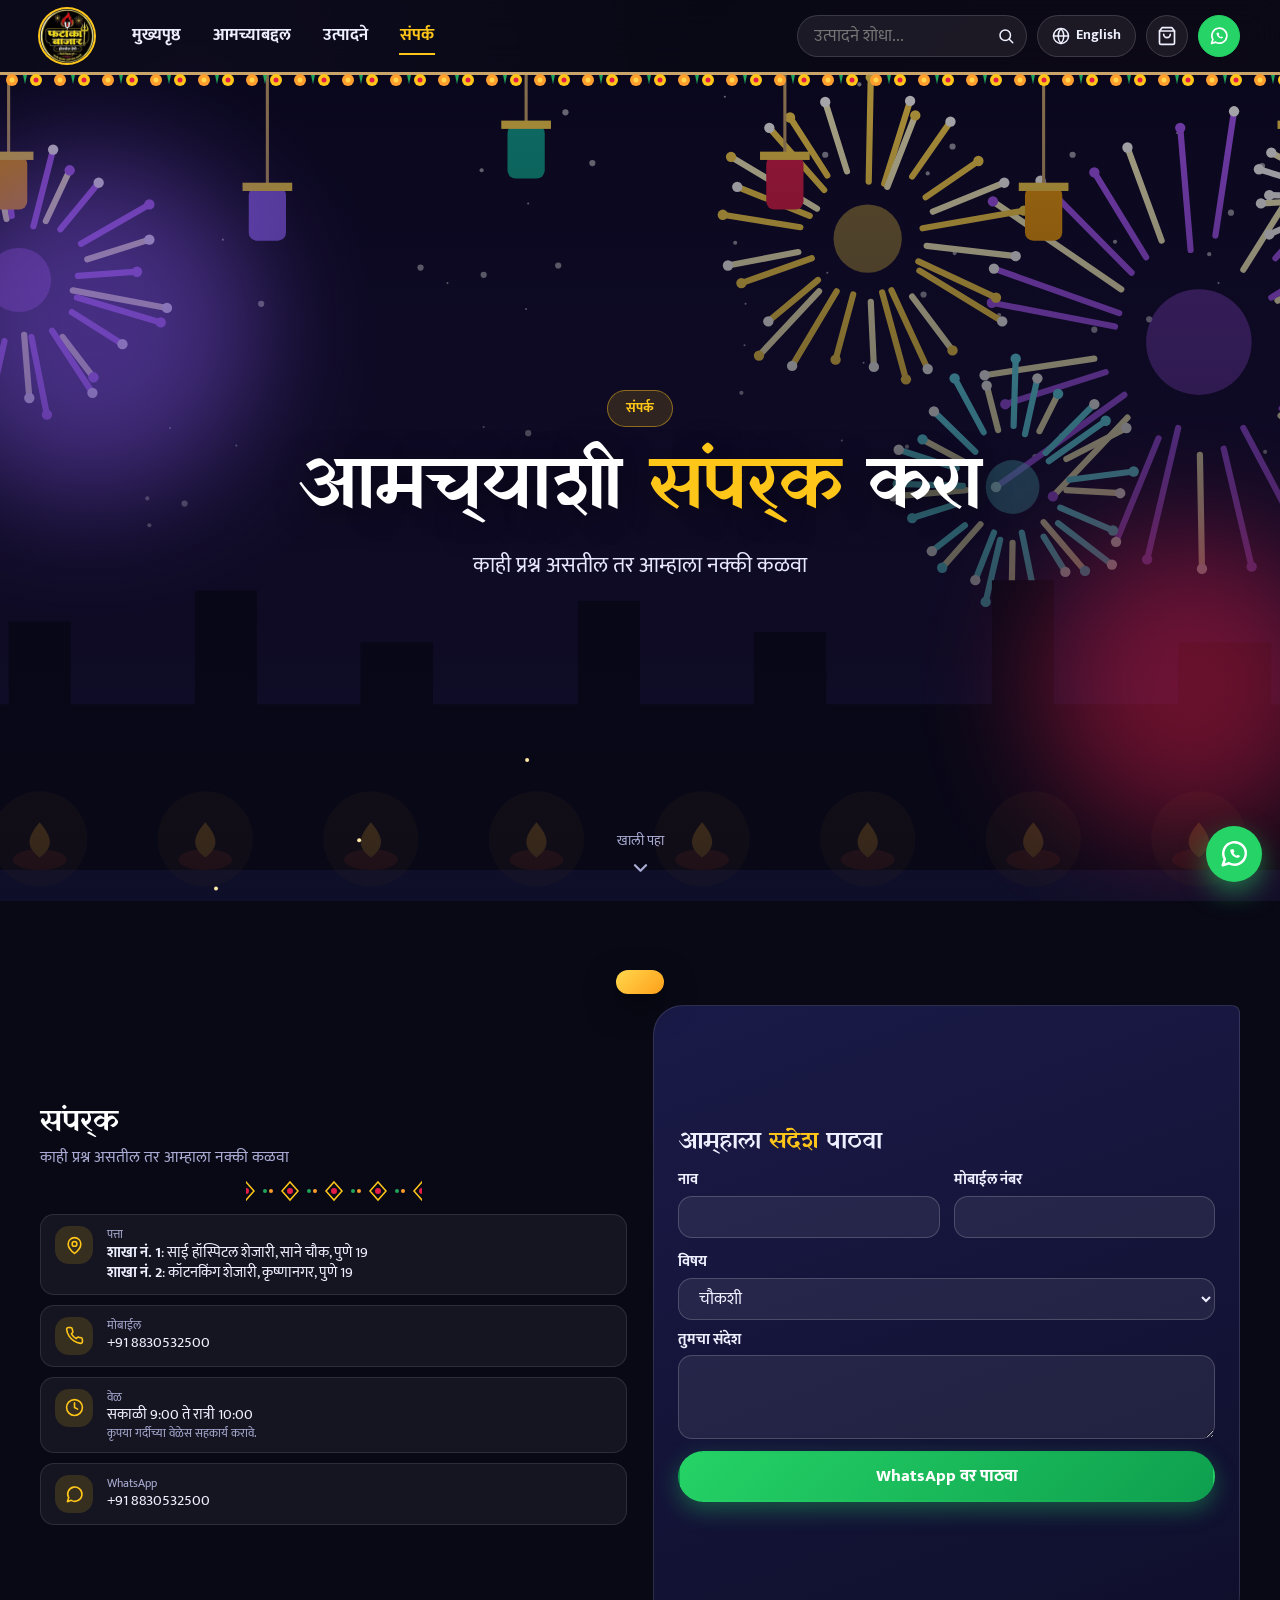
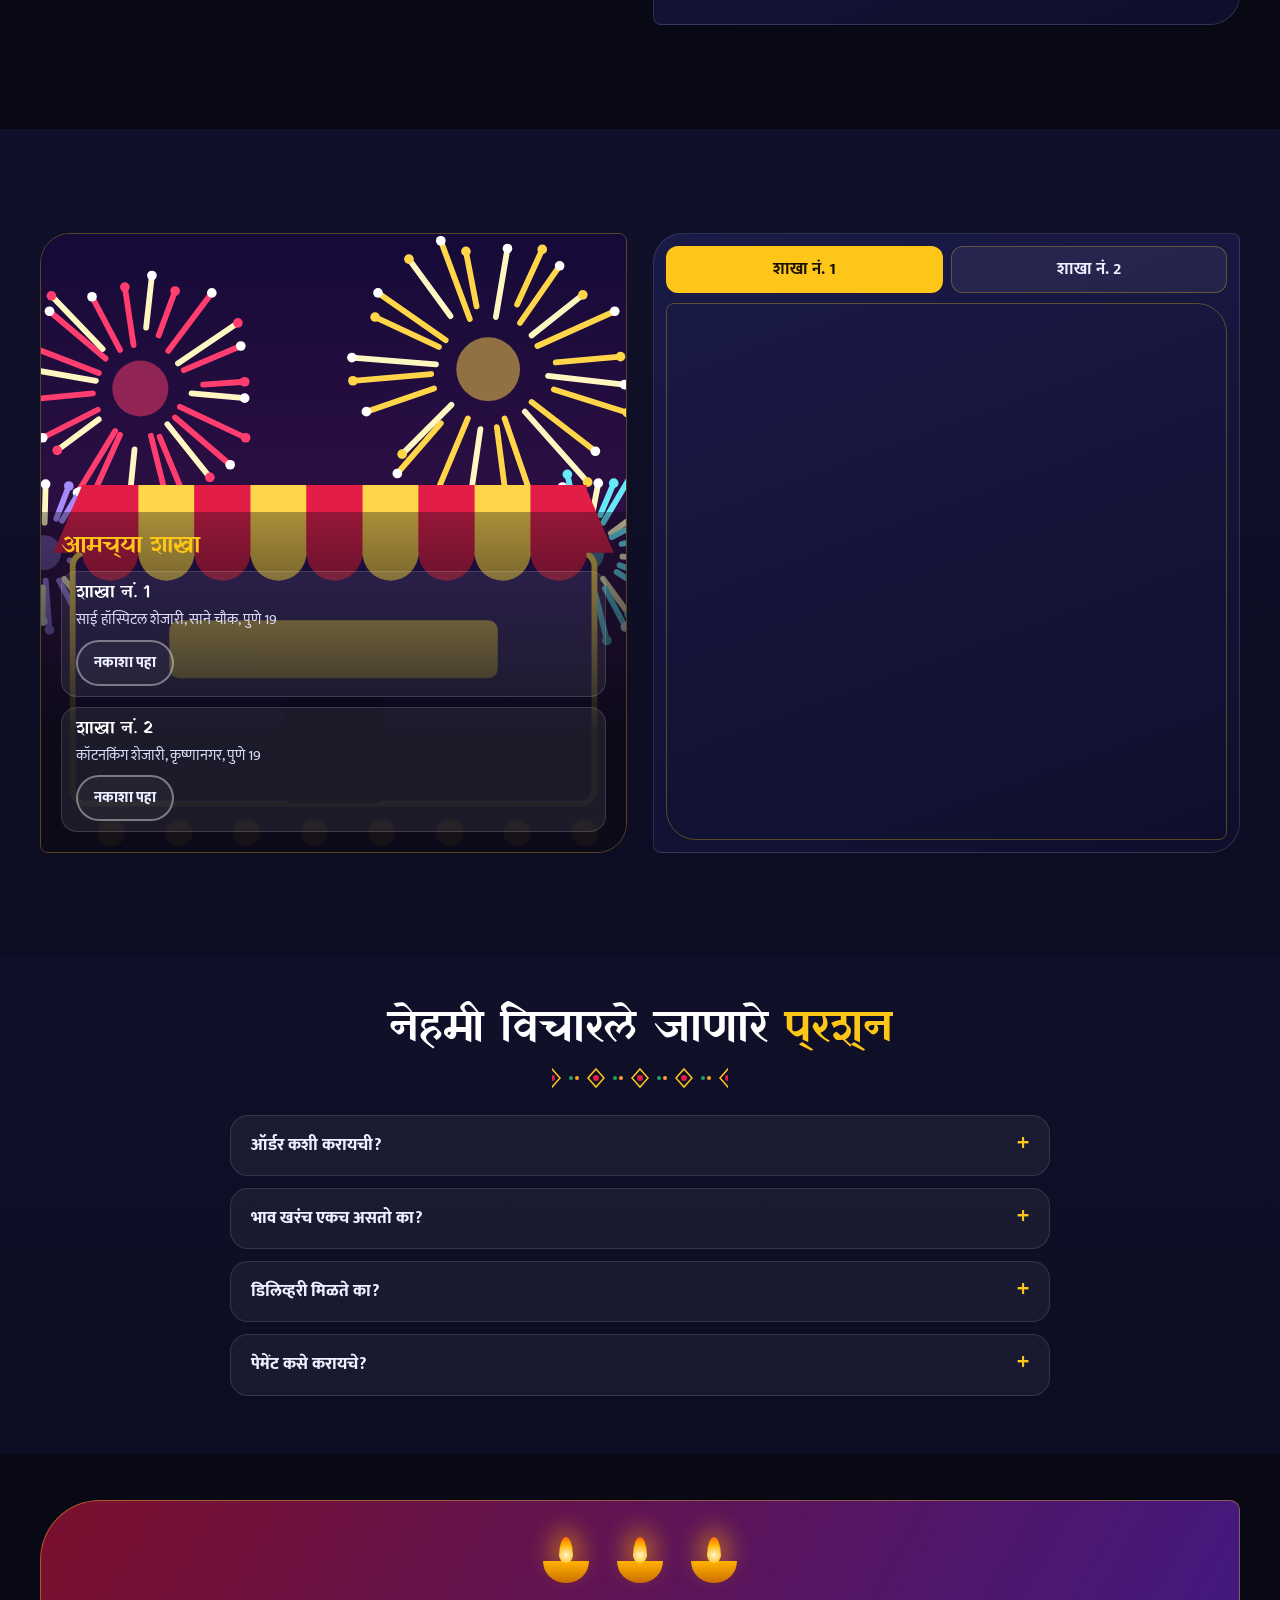
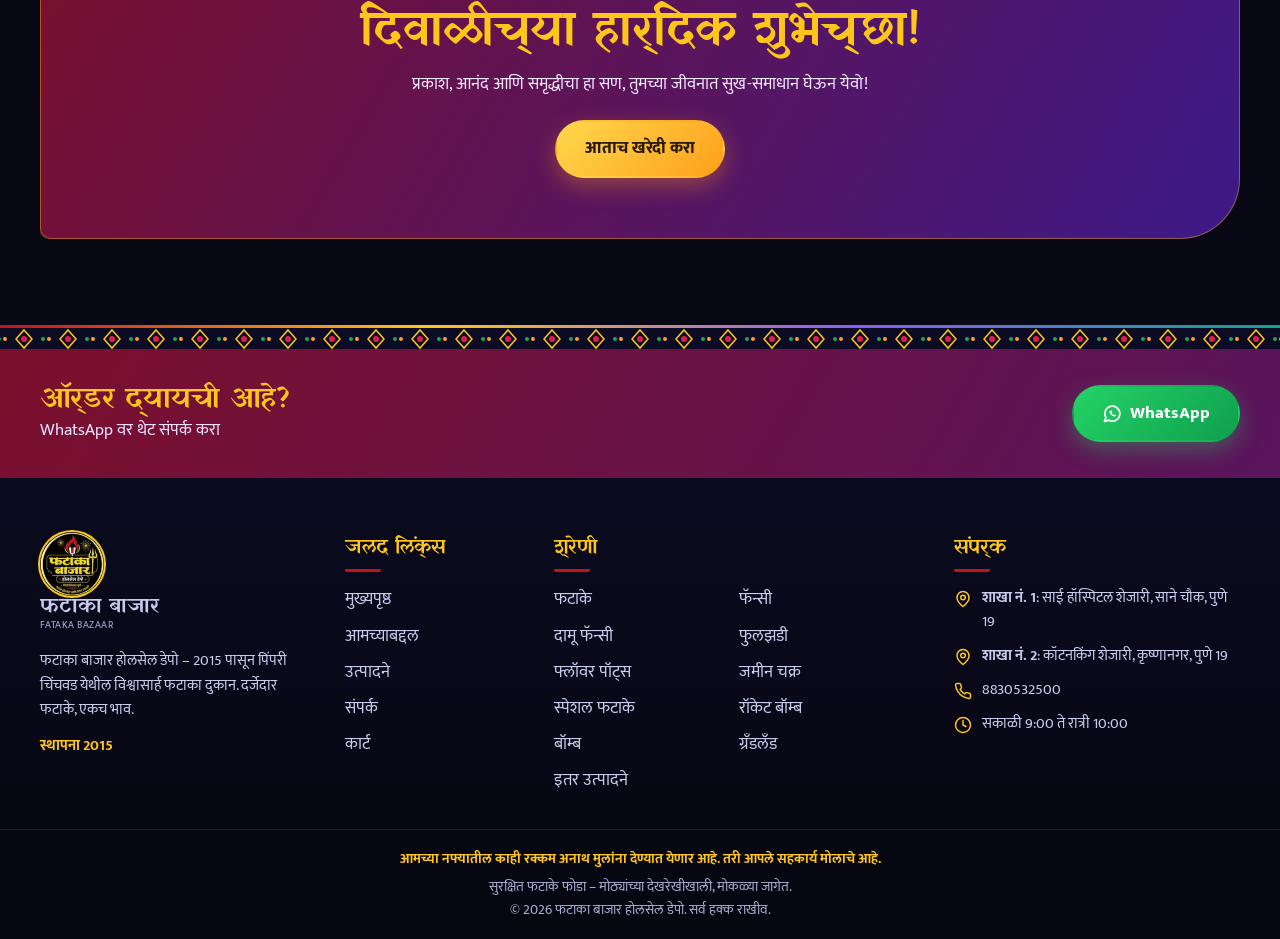
==== contact.html @ 7bc7c52a "first commit" ====
<!doctype html>
<html lang="mr">
<head>
<meta charset="utf-8">
<meta name="viewport" content="width=device-width,initial-scale=1">
<title>Fataka Bazaar</title>
<meta name="description" content="Fataka Bazaar Wholesale Depot - Pimpri Chinchwad, Pune. Fixed rate crackers, order on WhatsApp.">
<link rel="preconnect" href="https://fonts.googleapis.com"><link rel="preconnect" href="https://fonts.gstatic.com" crossorigin>
<link href="https://fonts.googleapis.com/css2?family=Mukta:wght@400;600;700;800&family=Yatra+One&display=swap" rel="stylesheet">
<link rel="icon" href="images/logo.png">
<link rel="stylesheet" href="css/style.css">
</head>
<body data-page="contact">
<div id="site-header"></div>
<main>
<section class="page-hero hero-contact">
  <canvas class="fw-canvas"></canvas>
  <span class="orb" style="width:340px;height:340px;background:#8b5cf6;left:-80px;top:10%"></span>
  <span class="orb" style="width:300px;height:300px;background:#e11d48;right:-60px;bottom:8%;animation-delay:-3s"></span>
  <div class="container hero-inner">
    <span class="eyebrow" data-i18n="hero_ct_eb"></span>
    <h1 data-i18n="hero_ct_t"></h1>
    <p data-i18n="hero_ct_p"></p>
  </div>
  <a class="scroll-cue" href="#start"><span data-i18n="scroll"></span><svg viewBox="0 0 24 24" fill="none" stroke="currentColor" stroke-width="2.5" stroke-linecap="round" stroke-linejoin="round"><path d="m6 9 6 6 6-6"/></svg></a>
</section>
<span id="start"></span>
<section class="section ct-sec ct-sec-form"><div class="container"><div class="ct-row">
<div class="ct-side reveal"><div class="sec-title" style="text-align:left;margin-bottom:18px"><h2 data-i18n="ft_contact"></h2><p data-i18n="hero_ct_p"></p></div>
<div class="ct-info"><div class="info-item"><div class="ic"><svg viewBox="0 0 24 24" fill="none" stroke="currentColor" stroke-width="2" stroke-linecap="round" stroke-linejoin="round"><path d="M20 10c0 6-8 12-8 12S4 16 4 10a8 8 0 0 1 16 0z"/><circle cx="12" cy="10" r="3"/></svg></div><div><small data-i18n="lbl_addr"></small><b data-i18n="br1"></b>: <span data-i18n="b1a"></span><br><b data-i18n="br2"></b>: <span data-i18n="b2a"></span></div></div><div class="info-item"><div class="ic"><svg viewBox="0 0 24 24" fill="none" stroke="currentColor" stroke-width="2" stroke-linecap="round" stroke-linejoin="round"><path d="M22 16.9v3a2 2 0 0 1-2.2 2 19.800 19.800 0 0 1-8.600-3.100 19.500 19.500 0 0 1-6-6A19.800 19.800 0 0 1 2.100 4.200 2 2 0 0 1 4.100 2h3a2 2 0 0 1 2 1.700c.1 1 .4 1.900.7 2.800a2 2 0 0 1-.5 2.100L8.100 9.900a16 16 0 0 0 6 6l1.300-1.300a2 2 0 0 1 2.100-.4c.9.300 1.800.6 2.800.7a2 2 0 0 1 1.700 2z"/></svg></div><div><small data-i18n="lbl_mobile"></small><span id="phones"></span></div></div><div class="info-item"><div class="ic"><svg viewBox="0 0 24 24" fill="none" stroke="currentColor" stroke-width="2" stroke-linecap="round" stroke-linejoin="round"><circle cx="12" cy="12" r="10"/><path d="M12 6v6l4 2"/></svg></div><div><small data-i18n="lbl_time"></small><span id="hoursTxt"></span><br><small data-i18n="ct_note"></small></div></div><div class="info-item"><div class="ic"><svg viewBox="0 0 24 24" fill="none" stroke="currentColor" stroke-width="2" stroke-linecap="round" stroke-linejoin="round"><path d="M3 21l1.65-4.9A9 9 0 1 1 8 19.4z"/></svg></div><div><small data-i18n="lbl_wa"></small><a target="_blank" rel="noopener" href="https://wa.me/918830532500">+91 8830532500</a></div></div></div></div>
<div class="ct-formwrap reveal"><div class="panel"><h3 data-i18n="form_t"></h3><form id="enqForm" class="ct-form" novalidate>
      <div class="field"><label data-i18n="f_name"></label><input id="eName" autocomplete="name"><span class="em"></span></div>
      <div class="field"><label data-i18n="f_mobile"></label><input id="eMobile" type="tel" inputmode="numeric" autocomplete="tel"><span class="em"></span></div>
      <div class="field"><label data-i18n="f_type"></label><select id="eType"></select></div>
      <div class="field"><label data-i18n="f_msg"></label><textarea id="eMsg" rows="3"></textarea><span class="em"></span></div>
      <button class="btn btn-wa" type="submit" style="width:100%" data-i18n="send_enq"></button>
    </form></div></div>
</div></div></section>
<span id="mapStart"></span>
<section class="section alt ct-sec ct-sec-map"><div class="container"><div class="ct-row">
<div class="ct-visit reveal"><img src="images/banners/about.svg" alt="" loading="lazy"><div class="ct-visit-in"><h2 data-i18n="branch_t"></h2>
<div class="vb"><h3 data-i18n="br1"></h3><p data-i18n="b1a"></p><a class="btn btn-outline btn-sm" target="_blank" rel="noopener" href="https://maps.google.com/?q=Sai+Hospital+Sane+Chowk+Pune" data-i18n="view_map"></a></div>
<div class="vb"><h3 data-i18n="br2"></h3><p data-i18n="b2a"></p><a class="btn btn-outline btn-sm" target="_blank" rel="noopener" href="https://maps.google.com/?q=Cotton+King+Krishnanagar+Pune" data-i18n="view_map"></a></div></div></div>
<div class="ct-mapwrap reveal"><div class="panel map-panel"><div class="mtabs"><button type="button" class="mtab active" data-i18n="br1"></button><button type="button" class="mtab" data-i18n="br2"></button></div><div class="map"><iframe id="mapFrame" title="map" loading="lazy" referrerpolicy="no-referrer-when-downgrade"></iframe></div></div></div>
</div></div></section>
<section class="section alt"><div class="container">
<div class="sec-title reveal"><h2 data-i18n="faq_t"></h2></div><div style="max-width:820px;margin:auto"><details class="reveal"><summary data-i18n="faq1q"></summary><p data-i18n="faq1a"></p></details><details class="reveal"><summary data-i18n="faq2q"></summary><p data-i18n="faq2a"></p></details><details class="reveal"><summary data-i18n="faq3q"></summary><p data-i18n="faq3a"></p></details><details class="reveal"><summary data-i18n="faq4q"></summary><p data-i18n="faq4a"></p></details></div>
</div></section>
<section class="section"><div class="container"><div class="wish reveal"><span class="diya"></span><span class="diya"></span><span class="diya"></span><h2 data-i18n="wish_t"></h2><p data-i18n="wish_p"></p><a class="btn btn-gold" href="products.html" data-i18n="shop_now"></a></div></div></section>
</main>
<div id="site-footer"></div>
<script src="js/data.js"></script>
<script src="js/app.js"></script>
</body>
</html>
---- css/style.css ----
/* ============ FATAKA BAZAR - PREMIUM THEME ============ */
:root{--bg:#090916;--bg2:#10102a;--card:#15153b;--gold:#ffc61a;--gold2:#ff9f1a;--red:#c1121f;--teal:#0fa38f;--text:#eef0ff;--muted:#a9abd2;--hh:72px;--rad:30px 8px 30px 8px;--rad2:8px 30px 8px 30px}
*{box-sizing:border-box;margin:0;padding:0}
html{scroll-behavior:smooth}
body{font-family:'Mukta','Poppins',sans-serif;background:var(--bg);color:var(--text);line-height:1.6;overflow-x:hidden;font-size:17px}
body::before{content:'';position:fixed;inset:0;z-index:-1;background:radial-gradient(circle at 15% 10%,rgba(139,92,246,.18),transparent 40%),radial-gradient(circle at 90% 30%,rgba(225,29,72,.14),transparent 40%),radial-gradient(circle at 50% 100%,rgba(255,198,26,.08),transparent 45%)}
img,svg{max-width:100%;display:block}
a{color:inherit}
button,input,select,textarea{font:inherit;color:inherit}
.container{width:min(1200px,100% - 32px);margin-inline:auto}
[hidden]{display:none!important}
h1,h2,h3{font-family:'Yatra One','Mukta',serif;font-weight:400;line-height:1.2}
.js .reveal{opacity:0;transform:translateY(32px);transition:opacity .7s ease,transform .7s ease}
.js .reveal.in{opacity:1;transform:none}

/* ---------- Header ---------- */
.site-header{position:sticky;top:0;z-index:900;background:rgba(9,9,22,.8);backdrop-filter:blur(16px);-webkit-backdrop-filter:blur(16px);border-bottom:1px solid rgba(255,198,26,.2);transition:background .3s,box-shadow .3s}
.site-header.scrolled{background:rgba(9,9,22,.97);box-shadow:0 10px 30px rgba(0,0,0,.55)}
.hdr-in{display:flex;align-items:center;gap:16px;height:var(--hh)}
.brand{display:flex;align-items:center;gap:10px;text-decoration:none;color:var(--gold);font-family:'Yatra One',serif;font-size:1.3rem;line-height:1.05;flex-shrink:0}
.brand svg{width:46px;height:46px;transition:transform .6s}
.brand:hover svg{transform:rotate(360deg)}
.brand small{display:block;font-family:'Mukta',sans-serif;font-size:.62rem;color:var(--muted);letter-spacing:.05em;margin-top:2px}
.nav{display:flex;gap:4px;margin-left:8px}
.nav a{position:relative;padding:8px 14px;text-decoration:none;font-weight:700;border-radius:30px;transition:color .3s,background .3s}
.nav a::after{content:'';position:absolute;left:50%;bottom:3px;width:0;height:2px;background:var(--gold);transform:translateX(-50%);transition:width .3s}
.nav a:hover,.nav a.active{color:var(--gold)}
.nav a:hover::after,.nav a.active::after{width:58%}
.hdr-actions{margin-left:auto;display:flex;align-items:center;gap:10px}
.search{position:relative}
.search input{width:230px;height:42px;padding:0 44px 0 16px;border-radius:30px;border:1px solid rgba(255,255,255,.14);background:rgba(255,255,255,.07);outline:none;transition:.3s}
.search input:focus{border-color:var(--gold);box-shadow:0 0 0 3px rgba(255,198,26,.18);width:270px;background:rgba(255,255,255,.1)}
.search button{position:absolute;right:4px;top:4px;width:34px;height:34px;border:0;border-radius:50%;background:transparent;cursor:pointer;display:grid;place-items:center}
.search button svg{width:18px;height:18px}
.suggest{position:absolute;top:48px;left:0;right:0;background:#14143a;border:1px solid rgba(255,198,26,.3);border-radius:16px;overflow:hidden;display:none;box-shadow:0 20px 40px rgba(0,0,0,.5);min-width:260px;z-index:5}
.suggest.show{display:block}
.suggest button{position:static;width:100%;height:auto;border-radius:0;display:flex;justify-content:space-between;gap:10px;padding:10px 14px;text-align:left;border-bottom:1px solid rgba(255,255,255,.06)}
.suggest button:hover{background:rgba(255,198,26,.12)}
.suggest b{color:var(--gold);font-weight:700}
.icon-btn,.lang-btn{position:relative;height:42px;min-width:42px;border-radius:30px;border:1px solid rgba(255,255,255,.14);background:rgba(255,255,255,.07);cursor:pointer;display:grid;place-items:center;transition:.3s;text-decoration:none}
.icon-btn svg{width:20px;height:20px}
.icon-btn:hover,.lang-btn:hover{background:var(--gold);color:#1a1200;border-color:var(--gold);transform:translateY(-2px)}
.lang-btn{padding:0 14px;font-weight:700;font-size:.9rem;display:flex;align-items:center;gap:6px}
.lang-btn svg{width:18px;height:18px}
.icon-btn.wa{background:#25d366;border-color:#25d366;color:#fff}
.icon-btn.wa:hover{background:#1ebe5b;color:#fff}
.badge{position:absolute;top:-6px;right:-6px;min-width:20px;height:20px;border-radius:10px;background:var(--red);color:#fff;font-size:.72rem;font-weight:800;display:grid;place-items:center;padding:0 5px;border:2px solid var(--bg)}
.badge.bump{animation:bump .4s}
@keyframes bump{50%{transform:scale(1.5)}}
.burger{display:none}
.mobile-search{display:none}

/* ---------- Buttons ---------- */
.btn{position:relative;overflow:hidden;display:inline-flex;align-items:center;justify-content:center;gap:8px;padding:13px 28px;border-radius:30px;border:2px solid transparent;font-weight:800;text-decoration:none;cursor:pointer;transition:transform .3s,box-shadow .3s,background .35s,color .35s,border-color .35s}
.btn::after{content:'';position:absolute;top:0;left:-70%;width:50%;height:100%;background:linear-gradient(100deg,transparent,rgba(255,255,255,.55),transparent);transform:skewX(-20deg);transition:left .6s}
.btn:hover::after{left:130%}
.btn:hover{transform:translateY(-3px)}
.btn-gold{background:linear-gradient(135deg,#ffd84d,#ff9f1a);color:#2a1a00;box-shadow:0 8px 22px rgba(255,159,26,.35)}
.btn-gold:hover{background:linear-gradient(135deg,#e11d48,#7a0f2c);color:#fff;box-shadow:0 10px 26px rgba(225,29,72,.5)}
.btn-outline{border-color:rgba(255,255,255,.4);background:rgba(255,255,255,.04)}
.btn-outline:hover{background:var(--gold);color:#1a1200;border-color:var(--gold)}
.btn-wa{background:linear-gradient(135deg,#25d366,#0e9f4e);color:#fff;box-shadow:0 8px 22px rgba(37,211,102,.35)}
.btn-wa:hover{background:linear-gradient(135deg,#ffd84d,#ff9f1a);color:#2a1a00}
.btn-sm{padding:9px 16px;font-size:.92rem;width:100%}
.btn-row{display:flex;flex-wrap:wrap;gap:14px}

/* ---------- Hero / slider ---------- */
.slider,.page-hero{position:relative;height:calc(100svh - var(--hh));min-height:540px;overflow:hidden;isolation:isolate}
.fw-canvas{position:absolute;inset:0;width:100%;height:100%;z-index:1;pointer-events:none}
.slide{position:absolute;inset:0;opacity:0;visibility:hidden;transition:opacity 1s,visibility 1s;display:flex;align-items:center}
.slide.active{opacity:1;visibility:visible;z-index:2}
.slide.s1{background:radial-gradient(circle at 75% 40%,rgba(255,159,26,.35),transparent 45%),linear-gradient(135deg,#1b0836,#4a0a35 55%,#090916)}
.slide.s2{background:radial-gradient(circle at 75% 40%,rgba(139,92,246,.45),transparent 45%),linear-gradient(135deg,#090f35,#2a1066 55%,#090916)}
.slide.s3{background:radial-gradient(circle at 75% 40%,rgba(15,163,143,.45),transparent 45%),linear-gradient(135deg,#04211f,#0b3b3a 50%,#090916)}
.slide-in{display:grid;grid-template-columns:1.1fr .9fr;align-items:center;gap:30px;position:relative;z-index:3}
.slide-txt .eyebrow{transform:translateY(20px);opacity:0}
.slide-txt h1,.slide-txt p,.slide-txt .btn-row{transform:translateY(30px);opacity:0}
.slide.active .slide-txt>*{animation:rise .8s forwards}
.slide.active .slide-txt>*:nth-child(2){animation-delay:.15s}
.slide.active .slide-txt>*:nth-child(3){animation-delay:.3s}
.slide.active .slide-txt>*:nth-child(4){animation-delay:.45s}
@keyframes rise{to{opacity:1;transform:none}}
.eyebrow{display:inline-block;padding:6px 18px;border-radius:30px;background:rgba(255,198,26,.14);border:1px solid rgba(255,198,26,.45);color:var(--gold);font-weight:700;font-size:.9rem;margin-bottom:16px}
.slide-txt h1,.hero-inner h1{font-size:clamp(2.6rem,7vw,5.2rem);color:#fff;text-shadow:0 6px 30px rgba(0,0,0,.5)}
.slide-txt h1 span,.hero-inner h1 span,.sec-title h2 span{color:var(--gold)}
.slide-txt h1 small{display:block;font-family:'Mukta',sans-serif;font-size:.38em;font-weight:800;letter-spacing:.05em;color:#fff;margin-top:6px}
.slide-txt p,.hero-inner p{font-size:clamp(1.05rem,2.2vw,1.5rem);color:#e7e7ff;margin:16px 0 28px;max-width:560px}
.slide-art{position:relative;width:min(430px,100%);margin-inline:auto;aspect-ratio:1;animation:float 5s ease-in-out infinite}
.slide-art::before{content:'';position:absolute;inset:-6%;border-radius:50%;border:2px dashed rgba(255,198,26,.35);animation:spin 30s linear infinite}
.slide-art svg{position:relative;width:100%;height:100%;filter:drop-shadow(0 20px 40px rgba(0,0,0,.5))}
@keyframes float{50%{transform:translateY(-18px)}}
@keyframes spin{to{transform:rotate(360deg)}}
.arrow{position:absolute;top:50%;transform:translateY(-50%);z-index:5;width:48px;height:48px;border-radius:50%;border:1px solid rgba(255,255,255,.4);background:rgba(0,0,0,.35);font-size:1.6rem;cursor:pointer;transition:.3s}
.arrow:hover{background:var(--gold);color:#1a1200;transform:translateY(-50%) scale(1.12)}
.arrow.prev{left:14px}.arrow.next{right:14px}
.dots{position:absolute;bottom:22px;left:50%;transform:translateX(-50%);z-index:5;display:flex;gap:10px}
.dots button{position:relative;width:40px;height:6px;border:0;border-radius:6px;background:rgba(255,255,255,.3);cursor:pointer;overflow:hidden}
.dots button.active::after{content:'';position:absolute;inset:0;background:var(--gold);transform-origin:left;animation:fill 5.5s linear forwards}
@keyframes fill{from{transform:scaleX(0)}to{transform:scaleX(1)}}
.page-hero{display:grid;place-items:center;text-align:center;background:linear-gradient(180deg,rgba(9,9,22,.5),rgba(9,9,22,.92)),var(--hero-img,none) center/cover no-repeat,radial-gradient(circle at 30% 30%,var(--h1,#5b1a6e),var(--h2,#0a0a2a) 70%)}
.hero-about{--hero-img:url('../images/banners/hero-about.svg');--h1:#6a1b4d;--h2:#120a2e}
.hero-products{--hero-img:url('../images/banners/hero-products.svg');--h1:#0e5a63;--h2:#0a1230}
.hero-category{--hero-img:url('../images/banners/hero-category.svg');--h1:#8a1230;--h2:#1a0a2a}
.hero-cart{--hero-img:url('../images/banners/hero-cart.svg');--h1:#7a5200;--h2:#1a0a1a}
.hero-contact{--hero-img:url('../images/banners/hero-contact.svg');--h1:#2b2f8f;--h2:#0b0a28}
.hero-inner{position:relative;z-index:3;display:flex;flex-direction:column;align-items:center;padding-block:40px}
.hero-inner p{margin-inline:auto}
.scroll-cue{position:absolute;bottom:22px;left:50%;transform:translateX(-50%);z-index:4;text-decoration:none;font-size:.85rem;color:var(--muted);display:flex;flex-direction:column;align-items:center;gap:4px;animation:bounce 1.8s infinite}
.scroll-cue svg{width:22px;height:22px}
@keyframes bounce{50%{transform:translate(-50%,8px)}}
.orb{position:absolute;border-radius:50%;filter:blur(60px);opacity:.45;z-index:0;animation:float 7s ease-in-out infinite}

/* ---------- Sections ---------- */
.section{padding:84px 0;position:relative}
.section.alt{background:linear-gradient(180deg,var(--bg2),#0c0c22)}
.sec-title{text-align:center;margin-bottom:44px}
.sec-title h2{font-size:clamp(1.9rem,4.2vw,2.8rem);color:#fff}
.sec-title p{color:var(--muted);margin-top:8px}
.sec-title::after{content:'';display:block;width:90px;height:4px;margin:16px auto 0;border-radius:4px;background:linear-gradient(90deg,transparent,var(--gold),transparent)}

/* categories */
.cat-grid{display:grid;grid-template-columns:repeat(4,1fr);gap:22px}
.cat-card{position:relative;display:flex;flex-direction:column;gap:6px;padding:26px 22px 20px;min-height:250px;color:#fff;text-decoration:none;border-radius:46px 8px 46px 8px;background:linear-gradient(135deg,var(--c1),var(--c2));overflow:hidden;box-shadow:0 12px 30px rgba(0,0,0,.4);transition:transform .45s,border-radius .5s,box-shadow .45s}
.cat-card::before{content:'';position:absolute;inset:0;background:radial-gradient(circle at 85% 0,rgba(255,255,255,.3),transparent 55%);opacity:.6;transition:opacity .4s}
.cat-card:hover{transform:translateY(-10px);border-radius:8px 46px 8px 46px;box-shadow:0 22px 48px color-mix(in srgb,var(--c1) 60%,transparent)}
.cat-card:hover::before{opacity:1}
.cat-art{width:92px;height:92px;transition:transform .5s;position:relative}
.cat-card:hover .cat-art{transform:scale(1.18) rotate(8deg)}
.cat-card h3{font-size:1.5rem;position:relative}
.cat-card p{font-size:.92rem;opacity:.9;position:relative}
.cat-card .cnt{font-size:.8rem;opacity:.8;position:relative}
.cat-card .go{margin-top:auto;font-weight:800;position:relative;display:inline-flex;gap:6px;transition:gap .3s}
.cat-card:hover .go{gap:14px}

/* features */
.feat-row{display:grid;grid-template-columns:repeat(4,1fr);gap:18px}
.feat{display:flex;gap:14px;align-items:center;padding:20px;border-radius:var(--rad);border:1px solid rgba(255,198,26,.2);background:linear-gradient(135deg,rgba(255,255,255,.06),rgba(255,255,255,.02));transition:.4s}
.feat:hover{transform:translateY(-6px);border-color:var(--gold);background:linear-gradient(135deg,rgba(255,198,26,.2),rgba(225,29,72,.12));border-radius:var(--rad2)}
.feat .ic{flex:0 0 52px;height:52px;border-radius:50%;display:grid;place-items:center;background:rgba(255,198,26,.14);color:var(--gold);transition:.4s}
.feat:hover .ic{background:var(--gold);color:#1a1200;transform:rotate(360deg)}
.feat .ic svg{width:26px;height:26px}
.feat h4{font-size:1.05rem}
.feat p{font-size:.88rem;color:var(--muted)}

/* product cards */
.p-grid{display:grid;grid-template-columns:repeat(auto-fill,minmax(205px,1fr));gap:20px}
.p-card{position:relative;display:flex;flex-direction:column;border-radius:var(--rad);overflow:hidden;background:linear-gradient(160deg,#1a1a48,#0f0f2c);border:1px solid rgba(255,255,255,.1);cursor:pointer;transition:transform .4s,box-shadow .4s,border-color .4s,border-radius .5s}
.p-card::before{content:'';position:absolute;inset:0;background:linear-gradient(120deg,transparent 30%,rgba(255,198,26,.18) 50%,transparent 70%);transform:translateX(-120%);transition:transform .8s;z-index:2;pointer-events:none}
.p-card:hover{transform:translateY(-8px);border-color:var(--gold);box-shadow:0 18px 40px rgba(255,159,26,.25);border-radius:var(--rad2)}
.p-card:hover::before{transform:translateX(120%)}
.p-img{position:relative;height:150px;display:grid;place-items:center;padding:14px;background:radial-gradient(circle at 50% 40%,rgba(255,255,255,.1),transparent 65%)}
.p-img svg,.p-img img{height:100%;width:auto;transition:transform .5s}
.p-card:hover .p-img svg,.p-card:hover .p-img img{transform:scale(1.14) rotate(-4deg)}
.p-tag{position:absolute;top:10px;left:10px;padding:3px 11px;font-size:.72rem;font-weight:800;border-radius:20px;background:rgba(255,198,26,.18);color:var(--gold);transition:.3s}
.p-card:hover .p-tag{background:var(--red);color:#fff}
.p-body{padding:12px 14px 16px;display:flex;flex-direction:column;gap:8px;flex:1}
.p-body h3{font-family:'Mukta',sans-serif;font-weight:700;font-size:1.02rem;line-height:1.3;min-height:2.6em}
.p-price{color:var(--gold);font-weight:800;font-size:1.25rem}
.mini-qty,.qty{display:inline-flex;align-items:center;border:1px solid rgba(255,255,255,.2);border-radius:30px;overflow:hidden;width:fit-content}
.mini-qty{margin-top:auto}
.mini-qty button,.qty button{width:32px;height:32px;border:0;background:rgba(255,255,255,.08);cursor:pointer;font-size:1.1rem;font-weight:800;transition:.25s}
.mini-qty button:hover,.qty button:hover{background:var(--gold);color:#1a1200}
.mini-qty input{width:36px;text-align:center;border:0;background:transparent;font-weight:700}
.qty em{min-width:36px;text-align:center;font-style:normal;font-weight:800}
.group-head{display:flex;align-items:center;justify-content:space-between;margin:40px 0 18px;padding-bottom:10px;border-bottom:1px solid rgba(255,198,26,.25)}
.group-head:first-child{margin-top:0}
.group-head h3{font-size:1.7rem;color:var(--gold)}
.group-head a{text-decoration:none;font-weight:700;transition:color .3s}
.group-head a:hover{color:var(--gold)}
.toolbar{display:flex;flex-wrap:wrap;gap:12px;align-items:center;justify-content:space-between;margin-bottom:28px}
.chips{display:flex;flex-wrap:wrap;gap:10px}
.chip{display:inline-block;padding:8px 18px;border-radius:30px;font-weight:700;font-size:.92rem;border:1px solid rgba(255,255,255,.2);background:rgba(255,255,255,.05);text-decoration:none;transition:.3s}
a.chip:hover,.chip.active{background:var(--gold);color:#1a1200;border-color:var(--gold);transform:translateY(-2px)}
.tools{display:flex;gap:10px;flex-wrap:wrap}
.tools input,.tools select,.field input,.field select,.field textarea,.coupon input{height:44px;padding:0 16px;border-radius:14px;border:1px solid rgba(255,255,255,.18);background:rgba(255,255,255,.07);outline:none;transition:.3s;width:100%}
.tools select option,.field select option{background:#14143a}
.tools input:focus,.tools select:focus,.field input:focus,.field select:focus,.field textarea:focus,.coupon input:focus{border-color:var(--gold);box-shadow:0 0 0 3px rgba(255,198,26,.18)}
.tools input{width:220px}.tools select{width:auto}
.empty{text-align:center;padding:50px 20px;color:var(--muted)}
.empty .btn{margin-top:16px}

/* steps */
.steps-grid{display:grid;grid-template-columns:repeat(5,1fr);gap:18px;position:relative}
.step{position:relative;padding:26px 18px 22px;text-align:center;border-radius:var(--rad2);background:linear-gradient(160deg,rgba(255,255,255,.07),rgba(255,255,255,.02));border:1px solid rgba(255,255,255,.1);transition:.4s}
.step:hover{transform:translateY(-8px);border-color:var(--gold);border-radius:var(--rad);background:linear-gradient(160deg,rgba(255,198,26,.18),rgba(139,92,246,.12))}
.step .num{width:52px;height:52px;margin:0 auto 12px;border-radius:50%;display:grid;place-items:center;font-weight:800;font-size:1.3rem;color:#1a1200;background:linear-gradient(135deg,#ffd84d,#ff9f1a);box-shadow:0 0 0 6px rgba(255,198,26,.15);transition:.4s}
.step:hover .num{transform:scale(1.15) rotate(10deg)}
.step h4{font-size:1.05rem;margin-bottom:6px}
.step p{font-size:.88rem;color:var(--muted)}

/* tiers + wish */
.tiers{display:flex;flex-wrap:wrap;justify-content:center;gap:16px;margin-top:6px}
.tier{padding:18px 30px;border-radius:var(--rad);background:rgba(255,255,255,.07);border:1px solid rgba(255,198,26,.35);text-align:center;transition:.4s}
.tier:hover{background:var(--gold);color:#1a1200;transform:translateY(-6px) scale(1.04);border-radius:var(--rad2)}
.tier b{display:block;font-size:2rem;font-family:'Yatra One',serif;color:var(--gold);transition:.3s}
.tier:hover b{color:#7a0f2c}
.wish{position:relative;overflow:hidden;text-align:center;padding:60px 24px;border-radius:60px 10px 60px 10px;background:linear-gradient(120deg,#7a0f2c,#3b1a8a 55%,#7a0f2c);background-size:200% 100%;animation:shimmer 8s linear infinite;border:1px solid rgba(255,198,26,.4)}
@keyframes shimmer{to{background-position:200% 0}}
.wish h2{font-size:clamp(1.8rem,4.5vw,3rem);color:var(--gold)}
.wish p{max-width:640px;margin:12px auto 22px;color:#f0e8ff}
.diya{display:inline-block;width:46px;height:22px;border-radius:0 0 46px 46px;background:linear-gradient(#ffb300,#c76a00);position:relative;margin:0 14px 10px}
.diya::before{content:'';position:absolute;left:50%;top:-24px;width:14px;height:26px;margin-left:-7px;border-radius:50% 50% 50% 50%/70% 70% 30% 30%;background:radial-gradient(circle at 50% 70%,#fff6c9,#ffb300 55%,#ff5a00);animation:flame 1s ease-in-out infinite alternate;box-shadow:0 0 24px 8px rgba(255,170,0,.55)}
@keyframes flame{to{transform:scale(1.15,.92) rotate(3deg)}}

/* about */
.split{display:grid;grid-template-columns:1fr 1fr;gap:44px;align-items:center}
.split .art{max-width:430px;margin-inline:auto;animation:float 5s ease-in-out infinite}
.split p{color:#d8d9f5;margin-bottom:14px}
.checks{list-style:none;margin-top:18px;display:grid;gap:10px}
.checks li{display:flex;gap:10px;align-items:flex-start;font-weight:600}
.checks li::before{content:'✓';flex:0 0 26px;height:26px;border-radius:50%;display:grid;place-items:center;background:var(--gold);color:#1a1200;font-weight:900;font-size:.85rem}
.stats{display:grid;grid-template-columns:repeat(4,1fr);gap:18px}
.stat{text-align:center;padding:28px 12px;border-radius:var(--rad);background:linear-gradient(135deg,rgba(255,255,255,.07),rgba(255,255,255,.02));border:1px solid rgba(255,198,26,.25);transition:.4s}
.stat:hover{transform:translateY(-6px);border-radius:var(--rad2);border-color:var(--gold)}
.stat b{font-family:'Yatra One',serif;font-size:2.8rem;color:var(--gold);display:block;line-height:1.1}
.stat span{color:var(--muted);font-weight:600}
.csr{display:flex;gap:20px;align-items:center;padding:34px;border-radius:var(--rad);background:linear-gradient(120deg,rgba(255,198,26,.14),rgba(225,29,72,.12));border:1px solid rgba(255,198,26,.35)}
.csr svg{flex:0 0 64px;height:64px;color:var(--gold)}
.csr p{font-size:1.15rem;font-weight:600}
.branches{display:grid;grid-template-columns:repeat(2,1fr);gap:22px}
.branch{padding:26px;border-radius:var(--rad);background:linear-gradient(160deg,#1a1a48,#0f0f2c);border:1px solid rgba(255,255,255,.12);transition:.4s}
.branch:hover{border-color:var(--gold);transform:translateY(-6px);border-radius:var(--rad2);box-shadow:0 16px 36px rgba(255,159,26,.2)}
.branch h3{color:var(--gold);margin-bottom:6px}
.branch p{color:#d8d9f5;margin-bottom:14px}
.quote{text-align:center;font-family:'Yatra One',serif;font-size:clamp(1.4rem,3.4vw,2.2rem);padding:44px 20px;border-radius:var(--rad);border:1px solid rgba(255,198,26,.3);background:rgba(255,255,255,.04);color:var(--gold)}

/* contact */
.contact-grid{display:grid;grid-template-columns:1fr 1.1fr;gap:28px}
.panel{padding:28px;border-radius:var(--rad);background:linear-gradient(160deg,#1a1a48,#0f0f2c);border:1px solid rgba(255,255,255,.12)}
.panel h3{font-size:1.6rem;margin-bottom:18px}
.panel h3 span{color:var(--gold)}
.info-item{display:flex;gap:14px;padding:14px 0;border-bottom:1px solid rgba(255,255,255,.08)}
.info-item:last-of-type{border:0}
.info-item .ic{flex:0 0 46px;height:46px;border-radius:50%;display:grid;place-items:center;background:rgba(255,198,26,.14);color:var(--gold);transition:.4s}
.info-item:hover .ic{background:var(--gold);color:#1a1200;transform:scale(1.1) rotate(10deg)}
.info-item .ic svg{width:22px;height:22px}
.info-item small{color:var(--muted);display:block}
.info-item a{text-decoration:none}
.info-item a:hover{color:var(--gold)}
.field{display:grid;gap:6px;margin-bottom:14px}
.field label{font-weight:700;font-size:.92rem}
.field textarea{height:auto;min-height:110px;padding:12px 16px;resize:vertical}
.field.err input,.field.err textarea{border-color:#ff5470}
.field .em{color:#ff8da1;font-size:.82rem;min-height:1em}
.radios{display:flex;gap:12px;flex-wrap:wrap}
.radios label{display:flex;align-items:center;gap:8px;padding:10px 18px;border:1px solid rgba(255,255,255,.2);border-radius:30px;cursor:pointer;transition:.3s;font-weight:700}
.radios label:has(input:checked){background:var(--gold);color:#1a1200;border-color:var(--gold)}
.radios input{accent-color:#c1121f}
.map{margin-top:22px;border-radius:var(--rad2);overflow:hidden;border:1px solid rgba(255,198,26,.3);height:260px}
.map iframe{width:100%;height:100%;border:0;filter:invert(.9) hue-rotate(180deg) saturate(.8)}
details{border-radius:18px;background:rgba(255,255,255,.05);border:1px solid rgba(255,255,255,.12);margin-bottom:12px;overflow:hidden;transition:.3s}
details[open],details:hover{border-color:var(--gold)}
summary{cursor:pointer;padding:16px 20px;font-weight:800;list-style:none;display:flex;justify-content:space-between;gap:10px}
summary::after{content:'+';color:var(--gold);font-size:1.4rem;line-height:1;transition:transform .3s}
details[open] summary::after{transform:rotate(45deg)}
details p{padding:0 20px 18px;color:#d8d9f5}

/* cart */
.cart-layout{display:grid;grid-template-columns:1.5fr 1fr;gap:26px;align-items:start}
.cart-list{display:grid;gap:14px}
.ci{display:grid;grid-template-columns:70px 1fr auto;gap:14px;align-items:center;padding:12px 14px;border-radius:20px 6px 20px 6px;background:rgba(255,255,255,.06);border:1px solid rgba(255,255,255,.1);transition:.3s}
.ci:hover{border-color:var(--gold);background:rgba(255,198,26,.08)}
.ci-img{width:70px;height:70px;display:grid;place-items:center;border-radius:16px;background:rgba(255,255,255,.07);padding:6px}
.ci-img svg,.ci-img img{height:100%;width:auto}
.ci-info{display:grid;gap:4px}
.ci-info span{color:var(--muted);font-size:.9rem}
.ci-end{display:flex;flex-direction:column;align-items:flex-end;gap:8px}
.ci-end strong{color:var(--gold);font-size:1.1rem}
.rm{width:28px;height:28px;border-radius:50%;border:0;background:rgba(255,84,112,.18);color:#ff8da1;cursor:pointer;transition:.3s}
.rm:hover{background:#ff5470;color:#fff;transform:rotate(90deg)}
.sum-row{display:flex;justify-content:space-between;padding:8px 0;color:#d8d9f5}
.sum-row.total{border-top:1px dashed rgba(255,198,26,.5);margin-top:8px;padding-top:14px;font-size:1.4rem;font-weight:800;color:var(--gold)}
.sum-row.disc{color:#6ee7a1}
.hint{margin:12px 0;padding:10px 14px;border-radius:12px;background:rgba(37,211,102,.12);border:1px dashed rgba(37,211,102,.5);font-size:.9rem;color:#9bf0c0}
.coupon{display:flex;gap:8px;margin:12px 0}
.coupon .btn{padding:0 18px;height:44px}
.cmsg{font-size:.85rem;min-height:1.2em;margin-bottom:8px}
.note{font-size:.82rem;color:var(--muted);margin:10px 0 14px}
.sticky{position:sticky;top:calc(var(--hh) + 16px)}

/* drawer / modal / toast */
.overlay{position:fixed;inset:0;z-index:1000;background:rgba(3,3,12,.7);backdrop-filter:blur(4px);opacity:0;visibility:hidden;transition:.35s}
.drawer{position:fixed;top:0;right:0;bottom:0;width:min(440px,100%);z-index:1001;background:linear-gradient(180deg,#171744,#0c0c25);border-left:1px solid rgba(255,198,26,.35);display:flex;flex-direction:column;transform:translateX(105%);transition:transform .45s cubic-bezier(.2,.8,.2,1)}
body.drawer-open .overlay,body.modal-open .overlay{opacity:1;visibility:visible}
body.drawer-open .drawer{transform:none}
.drawer-head{display:flex;justify-content:space-between;align-items:center;padding:18px 20px;border-bottom:1px solid rgba(255,255,255,.1)}
.drawer-head h3{font-size:1.5rem;color:var(--gold)}
.x-btn{width:38px;height:38px;border-radius:50%;border:1px solid rgba(255,255,255,.25);background:transparent;cursor:pointer;font-size:1rem;transition:.3s}
.x-btn:hover{background:var(--red);border-color:var(--red);transform:rotate(90deg)}
.drawer-body{flex:1;overflow:auto;padding:14px 16px;display:grid;gap:12px;align-content:start}
.drawer .ci{grid-template-columns:58px 1fr auto}
.drawer .ci-img{width:58px;height:58px}
.drawer-foot{padding:16px 20px;border-top:1px solid rgba(255,255,255,.1);background:rgba(0,0,0,.25)}
.drawer-foot .btn-row{margin-top:12px}
.drawer-foot .btn{flex:1;padding:12px 10px}
.modal{position:fixed;inset:0;z-index:1002;display:grid;place-items:center;padding:16px;pointer-events:none;opacity:0;visibility:hidden;transition:.35s}
.modal.show{opacity:1;visibility:visible;pointer-events:auto}
.modal-box{position:relative;width:min(860px,100%);max-height:92vh;overflow:auto;border-radius:44px 10px 44px 10px;background:linear-gradient(160deg,#1c1c52,#0d0d28);border:1px solid rgba(255,198,26,.45);box-shadow:0 30px 80px rgba(0,0,0,.7);transform:scale(.92) translateY(20px);transition:transform .4s cubic-bezier(.2,.8,.2,1)}
.modal.show .modal-box{transform:none}
.modal-box .x-btn{position:absolute;top:14px;right:14px;z-index:3;background:rgba(0,0,0,.4)}
.m-grid{display:grid;grid-template-columns:1fr 1.1fr}
.m-img{display:grid;place-items:center;padding:30px;background:radial-gradient(circle at 50% 45%,rgba(255,198,26,.2),transparent 70%);min-height:300px}
.m-img svg,.m-img img{width:min(280px,100%);height:auto;animation:float 4s ease-in-out infinite}
.m-info{padding:34px 30px 30px;display:flex;flex-direction:column;gap:12px;justify-content:center}
.m-info h3{font-size:1.9rem}
.m-price{font-size:2rem;font-weight:800;color:var(--gold)}
.m-info p{color:#d8d9f5}
.m-row{display:flex;gap:14px;align-items:center;flex-wrap:wrap}
.m-row .btn{flex:1}
.thanks .modal-box{width:min(480px,100%);text-align:center;padding:40px 28px}
.thanks h3{font-size:2.2rem;color:var(--gold);margin-bottom:10px}
.thanks p{color:#d8d9f5;margin-bottom:22px}
.thanks .diya{margin-top:20px}
.toast{position:fixed;left:50%;bottom:26px;transform:translate(-50%,120px);z-index:1100;padding:12px 24px;border-radius:30px;background:linear-gradient(135deg,#ffd84d,#ff9f1a);color:#2a1a00;font-weight:800;box-shadow:0 12px 30px rgba(0,0,0,.5);transition:transform .4s;max-width:92vw;text-align:center}
.toast.show{transform:translate(-50%,0)}
.toast.bad{background:#ff5470;color:#fff}

/* ---------- Footer ---------- */
.site-footer{position:relative;margin-top:40px;background:linear-gradient(180deg,#0c0c25,#06060f);border-top:3px solid transparent;border-image:linear-gradient(90deg,#c1121f,#ffc61a,#8b5cf6,#0fa38f) 1}
.ft-cta{margin-top:-1px;padding:34px 0;background:linear-gradient(120deg,#7a0f2c,#3b1a8a);background-size:200% 100%;animation:shimmer 10s linear infinite}
.ft-cta .container{display:flex;align-items:center;justify-content:space-between;gap:18px;flex-wrap:wrap}
.ft-cta h3{font-size:1.8rem;color:var(--gold)}
.ft-cta p{color:#eadfff}
.ft-grid{display:grid;grid-template-columns:1.5fr 1fr 1fr 1.4fr;gap:34px;padding:54px 0 34px}
.ft-grid h4{font-family:'Yatra One',serif;font-weight:400;font-size:1.25rem;color:var(--gold);margin-bottom:14px;position:relative;padding-bottom:8px}
.ft-grid h4::after{content:'';position:absolute;left:0;bottom:0;width:36px;height:3px;border-radius:3px;background:var(--red)}
.ft-grid ul{list-style:none;display:grid;gap:9px}
.ft-grid a{text-decoration:none;color:#c9cbee;transition:.3s;display:inline-block}
.ft-grid ul a:hover{color:var(--gold);transform:translateX(6px)}
.ft-about p{color:#c9cbee;margin:12px 0;font-size:.95rem}
.ft-line{display:flex;gap:10px;align-items:flex-start;color:#c9cbee;font-size:.93rem;margin-bottom:10px}
.ft-line svg{flex:0 0 18px;height:18px;margin-top:4px;color:var(--gold)}
.ft-bottom{border-top:1px solid rgba(255,255,255,.1);padding:18px 0;text-align:center;font-size:.88rem;color:var(--muted)}
.ft-bottom .tip{display:block;margin-bottom:6px;color:var(--gold);font-weight:700}
.wa-float{position:fixed;right:18px;bottom:18px;z-index:850;width:56px;height:56px;border-radius:50%;background:#25d366;display:grid;place-items:center;box-shadow:0 10px 26px rgba(37,211,102,.5);animation:pulse 2s infinite;transition:transform .3s}
.wa-float:hover{transform:scale(1.12)}
.wa-float svg{width:30px;height:30px;color:#fff}
@keyframes pulse{0%{box-shadow:0 0 0 0 rgba(37,211,102,.6)}100%{box-shadow:0 0 0 20px rgba(37,211,102,0)}}

/* admin */
.admin-table{width:100%;border-collapse:collapse;font-size:.92rem}
.admin-table th,.admin-table td{padding:8px;border-bottom:1px solid rgba(255,255,255,.1);text-align:left}
.admin-table input,.admin-table select{height:36px;padding:0 10px;border-radius:10px;border:1px solid rgba(255,255,255,.2);background:rgba(255,255,255,.07);width:100%}
.admin-table select option{background:#14143a}
.admin-wrap{overflow:auto}

/* ---------- Responsive ---------- */
@media (max-width:1100px){
  .cat-grid,.feat-row{grid-template-columns:repeat(2,1fr)}
  .steps-grid{grid-template-columns:repeat(3,1fr)}
  .ft-grid{grid-template-columns:1fr 1fr}
}
@media (max-width:980px){
  :root{--hh:64px}
  .hdr-actions .search{display:none}
  .burger{display:grid}
  .nav{position:fixed;top:var(--hh);left:0;right:0;flex-direction:column;gap:2px;margin:0;padding:0 16px;background:rgba(9,9,22,.98);max-height:0;overflow:hidden;transition:max-height .4s,padding .4s;border-bottom:1px solid rgba(255,198,26,.3)}
  .nav.open{max-height:520px;padding:12px 16px 18px}
  .nav a{padding:12px 14px;font-size:1.05rem}
  .mobile-search{display:block;margin-top:8px}
  .mobile-search input{width:100%}
  .slide-in,.split,.contact-grid,.cart-layout{grid-template-columns:1fr}
  .slide-in{text-align:center;gap:6px}
  .slide-txt p{margin-inline:auto}
  .slide-txt .btn-row{justify-content:center}
  .slide-art{width:min(230px,50vw)}
  .arrow{display:none}
  .sticky{position:static}
  .m-grid{grid-template-columns:1fr}
  .m-img{min-height:220px;padding:20px}
  .stats{grid-template-columns:repeat(2,1fr)}
}
@media (max-width:640px){
  body{font-size:16px}
  .section{padding:56px 0}
  .brand{font-size:1.1rem}.brand svg{width:40px;height:40px}.brand small{display:none}
  .hdr-in{gap:8px}.hdr-actions{gap:6px}
  .lang-btn span{display:none}.lang-btn{padding:0;width:42px;justify-content:center}
  .cat-grid{grid-template-columns:repeat(2,1fr);gap:12px}
  .cat-card{padding:18px 14px 14px;min-height:210px;border-radius:30px 6px 30px 6px}
  .cat-card h3{font-size:1.2rem}.cat-art{width:70px;height:70px}.cat-card p{font-size:.8rem}
  .feat-row{grid-template-columns:1fr 1fr;gap:10px}
  .feat{flex-direction:column;text-align:center;padding:16px 10px}
  .p-grid{grid-template-columns:repeat(2,1fr);gap:12px}
  .p-img{height:120px}.p-body{padding:10px}.p-body h3{font-size:.92rem}.p-price{font-size:1.1rem}
  .steps-grid{grid-template-columns:1fr 1fr}
  .branches{grid-template-columns:1fr}
  .tools input{width:100%}.tools{width:100%}
  .ci{grid-template-columns:56px 1fr auto}.ci-img{width:56px;height:56px}
  .csr{flex-direction:column;text-align:center}
  /* footer: side-by-side points, no empty right space */
  .ft-grid{grid-template-columns:1fr 1fr;gap:26px 18px;padding:40px 0 24px}
  .ft-about,.ft-contact{grid-column:1/-1}
  .ft-cta .container{flex-direction:column;text-align:center}
  .wa-float{width:50px;height:50px;right:12px;bottom:12px}
  .modal-box{border-radius:30px 8px 30px 8px}
}
@media (prefers-reduced-motion:reduce){*{animation:none!important;transition-duration:.01ms!important}.js .reveal{opacity:1;transform:none}}

/* fixes */
.m-info .chip{align-self:flex-start}
@media (max-width:640px){.ft-bottom{padding-bottom:80px}}

/* ===== UPDATE: compact layout, images, Diwali decoration, new pages ===== */
.brand img,.logo-img{width:54px;height:54px;border-radius:50%;box-shadow:0 0 0 2px var(--gold);transition:transform .6s}.brand:hover img{transform:rotate(360deg)}.ft-about .logo-img{width:64px;height:64px}
.site-header::after{content:'';display:block;height:16px;background:url("data:image/svg+xml,%3Csvg xmlns='http://www.w3.org/2000/svg' width='48' height='16'%3E%3Cpath d='M0 0h48v3H0z' fill='%23c9a46b'/%3E%3Ccircle cx='12' cy='8' r='6' fill='%23ff9d2e'/%3E%3Ccircle cx='12' cy='8' r='2.5' fill='%23ffd54a'/%3E%3Ccircle cx='36' cy='8' r='6' fill='%23ffc61a'/%3E%3Ccircle cx='36' cy='8' r='2.5' fill='%23e11d48'/%3E%3Cpath d='M23 3l2 9 2-9z' fill='%2322a35a'/%3E%3C/svg%3E") repeat-x;position:absolute;left:0;right:0;top:100%;pointer-events:none}
.sec-title::after{width:176px;height:22px;background:url("data:image/svg+xml,%3Csvg xmlns='http://www.w3.org/2000/svg' width='44' height='22'%3E%3Cpath d='M22 2l8 9-8 9-8-9z' fill='none' stroke='%23ffc61a' stroke-width='1.5'/%3E%3Ccircle cx='22' cy='11' r='3' fill='%23e11d48'/%3E%3Ccircle cx='3' cy='11' r='2' fill='%23ff9d2e'/%3E%3Ccircle cx='41' cy='11' r='2' fill='%2322a35a'/%3E%3C/svg%3E") repeat-x center;border-radius:0;margin-top:10px}
.site-footer::before{content:'';display:block;height:22px;background:url("data:image/svg+xml,%3Csvg xmlns='http://www.w3.org/2000/svg' width='44' height='22'%3E%3Cpath d='M22 2l8 9-8 9-8-9z' fill='none' stroke='%23ffc61a' stroke-width='1.5'/%3E%3Ccircle cx='22' cy='11' r='3' fill='%23e11d48'/%3E%3Ccircle cx='3' cy='11' r='2' fill='%23ff9d2e'/%3E%3Ccircle cx='41' cy='11' r='2' fill='%2322a35a'/%3E%3C/svg%3E") repeat-x center}
.slider{height:clamp(400px,72svh,560px);min-height:0}
.page-hero{height:auto;min-height:0;background:linear-gradient(180deg,rgba(9,9,22,.3),rgba(9,9,22,.78)),var(--hero-img,none) center/cover no-repeat,radial-gradient(circle at 30% 30%,var(--h1,#5b1a6e),var(--h2,#0a0a2a))}
.page-hero .scroll-cue{display:none}.hero-inner{padding-block:30px}.page-hero .hero-inner h1{font-size:clamp(2rem,5vw,3.1rem)}.page-hero .hero-inner p{margin:8px auto 0;font-size:1.05rem}
.slide.s1{background:linear-gradient(90deg,rgba(9,9,22,.88),rgba(9,9,22,.3)),url(../images/banners/hero1.svg) center/cover}
.slide.s2{background:linear-gradient(90deg,rgba(9,9,22,.88),rgba(9,9,22,.3)),url(../images/banners/hero2.svg) center/cover}
.slide.s3{background:linear-gradient(90deg,rgba(9,9,22,.88),rgba(9,9,22,.3)),url(../images/banners/hero3.svg) center/cover}
.slide-art{width:min(380px,100%)}.slide-art img{position:relative;width:100%;height:100%;object-fit:cover;border-radius:50%;border:3px solid var(--gold);box-shadow:0 20px 50px rgba(0,0,0,.6)}
.section{padding:46px 0}.sec-title{margin-bottom:26px}.section.tight{padding:22px 0 26px}
.p-img{height:auto;aspect-ratio:1/1;padding:0;overflow:hidden}.p-img img{width:100%;height:100%;object-fit:cover}.p-grid{grid-template-columns:repeat(auto-fill,minmax(190px,1fr));gap:16px}
.p-price .est{font-size:.7rem;color:var(--muted);font-style:normal;font-weight:600}
.cat-art img{width:100%;height:100%;object-fit:cover;border-radius:50%;border:2px solid rgba(255,255,255,.6);box-shadow:0 8px 20px rgba(0,0,0,.4)}
.m-img img{border-radius:18px}.ci-img{padding:0;overflow:hidden}.ci-img img{width:100%;height:100%;object-fit:cover}
/* about */
.split .sec-title::after,.csr .sec-title::after,.cart-layout .sec-title::after{margin-left:0}.split{gap:36px}.split .art{max-width:520px;width:100%}.split .art img{width:100%;aspect-ratio:5/4;object-fit:cover;border-radius:24px;border:2px solid var(--gold);box-shadow:0 20px 50px rgba(0,0,0,.6)}
.stat,.feat,.branch{--c:#ffc61a}.stats .stat:nth-child(2),.feat-row .feat:nth-child(2),.branches .branch:nth-child(2){--c:#ff6fa5}.stats .stat:nth-child(3),.feat-row .feat:nth-child(3){--c:#22d3ee}.stats .stat:nth-child(4),.feat-row .feat:nth-child(4){--c:#a3e635}
.stat,.feat,.branch,.csr{transition:.35s}
.stat:hover,.feat:hover,.branch:hover{border-color:var(--c);background:linear-gradient(160deg,color-mix(in srgb,var(--c) 38%,#15153b),#0f0f2c);box-shadow:0 16px 36px color-mix(in srgb,var(--c) 40%,transparent);transform:translateY(-8px)}
.feat:hover .ic{background:var(--c);color:#150a38}.stat:hover b{color:var(--c)}.csr:hover{border-color:var(--gold);box-shadow:0 16px 36px rgba(255,198,26,.25)}
/* cart: one view */
.side-promo{margin-top:14px;border-radius:18px;overflow:hidden;position:relative;border:1px solid rgba(255,198,26,.35);min-height:150px;display:flex;align-items:flex-end}
.side-promo img{position:absolute;inset:0;width:100%;height:100%;object-fit:cover}.side-promo div{position:relative;padding:12px 14px;width:100%;background:linear-gradient(0deg,rgba(9,9,22,.92),rgba(9,9,22,.2))}
.side-promo b{display:block;color:var(--gold);font-family:'Yatra One',serif;font-weight:400;font-size:1.1rem}.side-promo ul{list-style:none;font-size:.85rem;color:#e7e7ff}.side-promo li::before{content:'✓ ';color:var(--gold)}
body[data-page=cart] .hero-inner{padding-block:12px}body[data-page=cart] .hero-inner h1{font-size:1.9rem}
body[data-page=cart] .hero-inner p,body[data-page=cart] .hero-inner .eyebrow,body[data-page=contact] .hero-inner p,body[data-page=contact] .hero-inner .eyebrow{display:none}body[data-page=contact] .hero-inner{padding-block:14px}body[data-page=contact] .hero-inner h1{font-size:2rem}
.cart-layout .panel{padding:16px}.cart-layout .panel h3{font-size:1.25rem;margin-bottom:10px}.cart-layout .field{margin-bottom:8px}.cart-layout .field textarea{min-height:56px}.cart-layout .sum-row{padding:5px 0}.cart-layout .sum-row.total{font-size:1.2rem;padding-top:10px}
.cart-layout .sec-title{margin-bottom:12px!important}.cart-layout .sec-title h2{font-size:1.4rem}.cart-layout .sec-title::after{display:none}.cart-list{gap:8px}.cart-layout .ci{padding:8px 10px;grid-template-columns:54px 1fr auto}.cart-layout .ci-img{width:54px;height:54px}
body[data-page=cart] .section:first-of-type{padding:16px 0}
/* contact: one view */
.ct2{display:grid;grid-template-columns:1fr 1.1fr;gap:16px;align-items:stretch}.ct-left{display:grid;gap:12px;align-content:start}
.ct-info{display:grid;grid-template-columns:1fr 1fr;gap:10px}.ct-info .info-item{margin:0;padding:10px;border-radius:14px;background:rgba(255,255,255,.05);border:1px solid rgba(255,255,255,.1);font-size:.88rem;line-height:1.35;transition:.3s;display:flex;gap:10px;align-items:flex-start}.ct-info .info-item:hover{border-color:var(--gold);transform:translateY(-3px)}
.ct-info .ic{width:34px;height:34px;flex:0 0 34px;display:grid;place-items:center;border-radius:10px;background:rgba(255,198,26,.14);color:var(--gold)}.ct-info .ic svg{width:18px;height:18px}.ct-info small{display:block;color:var(--muted);font-size:.75rem}
.ct-left .panel{padding:16px}.ct-left .panel h3{font-size:1.25rem;margin-bottom:10px}.ct-form{display:grid;grid-template-columns:1fr 1fr 1fr;column-gap:10px}.ct-form .field{margin-bottom:8px}.ct-form .field:nth-child(4),.ct-form button{grid-column:1/-1}.ct-form .field textarea{min-height:60px}.ct-form .em{min-height:0}
.cart-layout .field,.ct-left .field{gap:3px;margin-bottom:6px}.cart-layout .field label,.ct-left .field label{font-size:.82rem}
.cart-layout .field input,.cart-layout .field select,.ct-left .field input,.ct-left .field select{height:38px}
.cart-layout .field .em,.ct-left .field .em{min-height:0;font-size:.75rem}
.cart-layout .field textarea{min-height:44px;height:44px;padding:8px 12px}.ct-form .field textarea{min-height:52px;height:52px;padding:8px 12px}
.cart-layout .radios label{padding:7px 14px}.coupon{gap:8px}.coupon .btn{white-space:nowrap;padding:0 16px}
.cart-layout #orderBtn,.ct-form .btn{padding:10px 16px}body[data-page=cart] #start + .section{padding:14px 0}
.map-panel{display:flex;flex-direction:column;padding:12px}.mtabs{display:flex;gap:8px;margin-bottom:10px}.mtab{flex:1;padding:9px;border-radius:12px;border:1px solid rgba(255,198,26,.3);background:rgba(255,255,255,.06);color:var(--text);font:inherit;font-weight:700;cursor:pointer;transition:.3s}.mtab:hover,.mtab.active{background:var(--gold);color:#1a1200}
.map-panel .map{margin:0;flex:1;height:auto;min-height:380px}
@media (max-width:980px){.ct2{grid-template-columns:1fr}.map-panel .map{min-height:320px}}
@media (max-width:640px){.section{padding:32px 0}.ct-info,.ct-form{grid-template-columns:1fr}.slider{height:540px}.slide{padding-top:26px}.slide-art{width:min(190px,48vw)}.brand img,.logo-img{width:46px;height:46px}}
@media (min-width:981px){.cat-grid{grid-template-columns:repeat(auto-fill,minmax(205px,1fr));gap:18px}}
@media (min-width:641px){.cat-card{min-height:215px;padding:20px 18px 16px}}
@media (min-width:1101px){.cart-layout{grid-template-columns:1.2fr 1fr .85fr;gap:16px}.cart-list{max-height:calc(100svh - 370px);overflow:auto;padding-right:4px}.cart-layout .sticky{top:calc(var(--hh) + 20px)}}
@media (min-width:700px) and (max-width:1100px){.cart-layout{grid-template-columns:1fr 1fr}.cart-layout>div:first-child{grid-column:1/-1}}

/* ======== v2: full-screen heroes, footer, contact sections ======== */
.slider,.page-hero{height:calc(100vh - var(--hh));height:calc(100svh - var(--hh));min-height:520px}
.page-hero{background:linear-gradient(180deg,rgba(9,9,22,.35),rgba(9,9,22,.85)),var(--hero-img,none) center/cover no-repeat,radial-gradient(circle at 30% 30%,var(--h1,#5b1a6e),var(--h2,#0a0a2a))}
.page-hero .scroll-cue{display:flex}
.hero-inner{padding-block:40px}
.page-hero .hero-inner h1{font-size:clamp(2.4rem,6vw,4.6rem)}
.page-hero .hero-inner p{margin:16px auto 0;font-size:clamp(1.05rem,2.2vw,1.4rem)}
body[data-page=cart] .hero-inner,body[data-page=contact] .hero-inner{padding-block:40px}
body[data-page=cart] .hero-inner h1,body[data-page=contact] .hero-inner h1{font-size:clamp(2.4rem,6vw,4.6rem)}
body[data-page=cart] .hero-inner p,body[data-page=cart] .hero-inner .eyebrow,body[data-page=contact] .hero-inner p,body[data-page=contact] .hero-inner .eyebrow{display:block}
@media (max-width:640px){.slider{height:calc(100vh - var(--hh));height:calc(100svh - var(--hh));min-height:520px}.slide{padding-top:0}}

/* footer: categories side by side */
.ft-grid{grid-template-columns:1.25fr .8fr 1.7fr 1.35fr;gap:34px 40px;align-items:start}
.ft-catlist{grid-template-columns:1fr 1fr;column-gap:26px;row-gap:9px}
@media (max-width:1100px){.ft-grid{grid-template-columns:1fr 1fr}.ft-about,.ft-cats{grid-column:auto}.ft-cats{grid-column:1/-1;order:3}.ft-contact{order:4}}
@media (max-width:640px){.ft-grid{grid-template-columns:1fr 1fr;gap:26px 18px}.ft-about,.ft-cats,.ft-contact{grid-column:1/-1}.ft-catlist{column-gap:18px}.ft-cats{order:0}}

/* contact page: two separate sections */
.ct-sec{padding:70px 0}
.ct-row{display:grid;grid-template-columns:1fr 1fr;gap:34px;align-items:stretch}
.ct-side{display:flex;flex-direction:column;justify-content:center}
.ct-side .ct-info{grid-template-columns:1fr;gap:14px}
.ct-side .ct-info .info-item{padding:16px 18px;font-size:1rem;gap:14px}
.ct-side .ct-info .ic{width:46px;height:46px;flex-basis:46px;border-radius:14px}.ct-side .ct-info .ic svg{width:22px;height:22px}
.ct-formwrap .panel{height:100%;padding:30px}
.ct-formwrap .panel h3{font-size:1.7rem;margin-bottom:18px}
.ct-formwrap .ct-form{grid-template-columns:1fr 1fr;column-gap:14px}
.ct-formwrap .ct-form .field{margin-bottom:12px}
.ct-formwrap .ct-form .field:nth-child(3),.ct-formwrap .ct-form .field:nth-child(4),.ct-formwrap .ct-form button{grid-column:1/-1}
.ct-formwrap .ct-form .field textarea{min-height:110px}
.ct-formwrap .field input,.ct-formwrap .field select{height:46px}
.ct-visit{position:relative;border-radius:var(--rad);overflow:hidden;min-height:440px;border:1px solid rgba(255,198,26,.3);display:flex;align-items:flex-end}
.ct-visit>img{position:absolute;inset:0;width:100%;height:100%;object-fit:cover}
.ct-visit-in{position:relative;width:100%;padding:26px;display:grid;gap:14px;background:linear-gradient(0deg,rgba(9,9,22,.95) 35%,rgba(9,9,22,.35))}
.ct-visit-in h2{font-size:1.8rem;color:var(--gold)}
.ct-visit .vb{padding:14px 16px;border-radius:16px;background:rgba(255,255,255,.07);border:1px solid rgba(255,255,255,.14)}
.ct-visit .vb h3{font-size:1.15rem;color:#fff;margin-bottom:4px}.ct-visit .vb p{font-size:.93rem;color:#d9dbf7;margin-bottom:10px}.ct-visit .vb .btn{width:auto;display:inline-flex}
.ct-mapwrap .map-panel{height:100%;padding:14px}
.ct-mapwrap .map-panel .map{min-height:440px}
@media (max-width:980px){.ct-row{grid-template-columns:1fr}.ct-sec{padding:44px 0}.ct-visit{min-height:380px}}
@media (max-width:640px){.ct-formwrap .ct-form{grid-template-columns:1fr}.ct-formwrap .panel{padding:20px}.ct-mapwrap .map-panel .map{min-height:320px}}

/* ======== v3: home 4-col products, contact one-screen sections, cart layout ======== */
@media (min-width:900px){#featGrid{grid-template-columns:repeat(4,1fr);gap:18px}}
@media (min-width:641px) and (max-width:899px){#featGrid{grid-template-columns:repeat(2,1fr)}}

/* contact: each section fits one screen (desktop) */
@media (min-width:981px){
  .ct-sec{min-height:calc(100svh - var(--hh));display:flex;align-items:center;padding:20px 0}
  .ct-sec>.container{width:min(1200px,100% - 32px)}
  .ct-row{height:clamp(440px,calc(100svh - var(--hh) - 48px),620px);gap:26px}
  .ct-side .sec-title{margin-bottom:12px!important}.ct-side .sec-title h2{font-size:1.9rem}.ct-side .sec-title p{font-size:.98rem;margin-top:4px}
  .ct-side .ct-info{gap:10px}.ct-side .ct-info .info-item{padding:11px 14px;font-size:.93rem;line-height:1.35}
  .ct-side .ct-info .ic{width:38px;height:38px;flex-basis:38px}.ct-side .ct-info .ic svg{width:19px;height:19px}
  .ct-formwrap,.ct-mapwrap{height:100%}
  .ct-formwrap .panel{padding:22px 24px;display:flex;flex-direction:column;justify-content:center}
  .ct-formwrap .panel h3{font-size:1.5rem;margin-bottom:12px}
  .ct-formwrap .ct-form .field{margin-bottom:8px;gap:4px}
  .ct-formwrap .field input,.ct-formwrap .field select{height:42px}
  .ct-formwrap .ct-form .field textarea{min-height:84px;height:84px}
  .ct-formwrap .ct-form .em{min-height:0}
  .ct-visit{min-height:0;height:100%}
  .ct-visit-in{padding:20px;gap:10px}.ct-visit-in h2{font-size:1.5rem}
  .ct-visit .vb{padding:10px 14px}.ct-visit .vb p{margin-bottom:8px}
  .ct-mapwrap .map-panel{padding:12px}.ct-mapwrap .map-panel .map{min-height:0;flex:1}
}
@media (max-width:980px){.ct-visit{min-height:340px}.ct-mapwrap .map-panel .map{min-height:300px}}

/* cart: neat two-column layout */
body[data-page=cart] #start + .section{padding:48px 0 56px}
.cart-layout{grid-template-columns:1.25fr 1fr;gap:28px;align-items:start}
.cart-layout .sec-title{margin-bottom:18px!important}.cart-layout .sec-title h2{font-size:1.8rem}
.cart-list{max-height:none;overflow:visible;padding-right:0;gap:12px}
.cart-layout .ci{padding:12px 16px;grid-template-columns:78px 1fr auto;gap:16px;border-radius:20px 6px 20px 6px}
.cart-layout .ci-img{width:78px;height:78px}
.cart-side{display:grid;gap:20px}
.cart-layout .panel{padding:24px}
.cart-layout .panel h3{font-size:1.45rem;margin-bottom:16px}
.cart-layout .field{gap:6px;margin-bottom:14px}
.cart-layout .field label{font-size:.92rem}
.cart-layout .field input,.cart-layout .field select{height:46px}
.cart-layout .field textarea{min-height:84px;height:84px;padding:12px 16px}
.cart-layout .field .em{min-height:0;font-size:.8rem}
.cart-layout .radios label{padding:9px 18px}
.cf-row{display:grid;grid-template-columns:1fr 1fr;gap:0 14px}
.cart-layout .sum-row{padding:7px 0}.cart-layout .sum-row.total{font-size:1.35rem;padding-top:12px}
.cart-layout #orderBtn{padding:14px 18px}
.cart-layout .sticky{position:static}
@media (min-width:981px){.cart-layout{grid-template-columns:1.25fr 1fr}.cart-layout>div:first-child{grid-column:auto}}
@media (max-width:980px){.cart-layout{grid-template-columns:1fr;gap:22px}.cart-layout>div:first-child{grid-column:auto}}
@media (max-width:640px){.cf-row{grid-template-columns:1fr}.cart-layout .panel{padding:18px}.cart-layout .ci{grid-template-columns:60px 1fr auto;gap:12px}.cart-layout .ci-img{width:60px;height:60px}}

/* ======== v4: compact product cards, compact one-view cart ======== */
#featGrid .p-img,#suggGrid .p-img{aspect-ratio:16/10}
#featGrid .p-body,#suggGrid .p-body{display:grid;grid-template-columns:1fr auto;align-items:center;gap:6px 8px;padding:10px 12px 12px}
#featGrid .p-body h3,#suggGrid .p-body h3{grid-column:1/-1;font-size:.95rem;min-height:2.4em}
#featGrid .p-price,#suggGrid .p-price{font-size:1.1rem}
#featGrid .mini-qty,#suggGrid .mini-qty{margin-top:0;justify-self:end}
#featGrid .mini-qty button,#suggGrid .mini-qty button{width:26px;height:26px}
#featGrid .mini-qty input,#suggGrid .mini-qty input{width:28px;height:26px;font-size:.88rem}
#featGrid .btn-sm,#suggGrid .btn-sm{grid-column:1/-1;padding:7px 12px;font-size:.88rem}
#featGrid .p-tag,#suggGrid .p-tag{top:8px;left:8px;font-size:.68rem;padding:2px 9px}

body[data-page=cart] #start + .section{padding:26px 0 36px}
.cart-layout .sec-title{margin-bottom:10px!important}.cart-layout .sec-title h2{font-size:1.5rem}
.cart-layout .panel{padding:16px 18px}
.cart-layout .panel h3{font-size:1.15rem;margin-bottom:8px}
.cart-layout .field{gap:3px;margin-bottom:6px}
.cart-layout .field label{font-size:.8rem}
.cart-layout .field input,.cart-layout .field select{height:38px;padding:0 12px;font-size:.92rem}
.cart-layout .field textarea{min-height:56px;height:56px;padding:8px 12px;font-size:.92rem}
.cart-layout .radios{gap:8px}.cart-layout .radios label{padding:6px 14px;font-size:.9rem}
.cart-layout .cf-row{gap:0 10px}
.cf-row2:has(#addrWrap[hidden]){grid-template-columns:1fr}
.cart-layout .sum-row{padding:3px 0;font-size:.92rem}.cart-layout .sum-row.total{font-size:1.15rem;padding-top:8px;margin-top:4px}
.cart-layout .hint{margin:8px 0;padding:6px 12px;font-size:.82rem}
.cart-layout .coupon{margin:8px 0 4px}.cart-layout .coupon input,.cart-layout .coupon .btn{height:38px}
.cart-layout .cmsg{margin-bottom:6px;font-size:.8rem;min-height:0}
.cart-layout #orderBtn{padding:10px 16px}
.cart-layout .note{margin:8px 0 0;font-size:.76rem}
.cart-layout .ci{padding:8px 12px;grid-template-columns:64px 1fr auto;gap:12px}.cart-layout .ci-img{width:64px;height:64px}
.cart-promo.side-promo{margin-top:0;min-height:170px}
.cart-promo.side-promo div{padding:16px 18px}.cart-promo.side-promo b{font-size:1.3rem;margin-bottom:6px}.cart-promo.side-promo ul{font-size:.95rem}
@media (min-width:981px){
  .cart-layout{grid-template-columns:1.1fr 1fr;grid-template-rows:auto auto;gap:16px 24px}
  .cart-layout>div:first-child{grid-column:1;grid-row:1}
  .cart-side{display:contents}
  #details{grid-column:2;grid-row:1}
  #summary{grid-column:2;grid-row:2}
  .cart-promo{grid-column:1;grid-row:2;align-self:stretch}
}
@media (max-width:980px){.cart-side{display:grid;gap:16px}.cart-promo{display:none}}
@media (max-width:640px){.cart-layout .cf-row{grid-template-columns:1fr}}

/* ======== v5: category/search product cards = compact like home ======== */
.p-grid.pc .p-img{aspect-ratio:16/10}
.p-grid.pc .p-body{display:grid;grid-template-columns:1fr auto;align-items:center;gap:6px 8px;padding:10px 12px 12px}
.p-grid.pc .p-body h3{grid-column:1/-1;font-size:.95rem;min-height:2.4em}
.p-grid.pc .p-price{font-size:1.1rem}
.p-grid.pc .mini-qty{margin-top:0;justify-self:end}
.p-grid.pc .mini-qty button{width:26px;height:26px}
.p-grid.pc .mini-qty input{width:28px;height:26px;font-size:.88rem}
.p-grid.pc .btn-sm{grid-column:1/-1;padding:7px 12px;font-size:.88rem}
.p-grid.pc .p-tag{top:8px;left:8px;font-size:.68rem;padding:2px 9px}
@media (min-width:900px){.p-grid.pc{grid-template-columns:repeat(4,1fr);gap:18px}}
@media (min-width:641px) and (max-width:899px){.p-grid.pc{grid-template-columns:repeat(3,1fr);gap:14px}}
@media (max-width:640px){.p-grid.pc{grid-template-columns:repeat(2,1fr);gap:12px}}
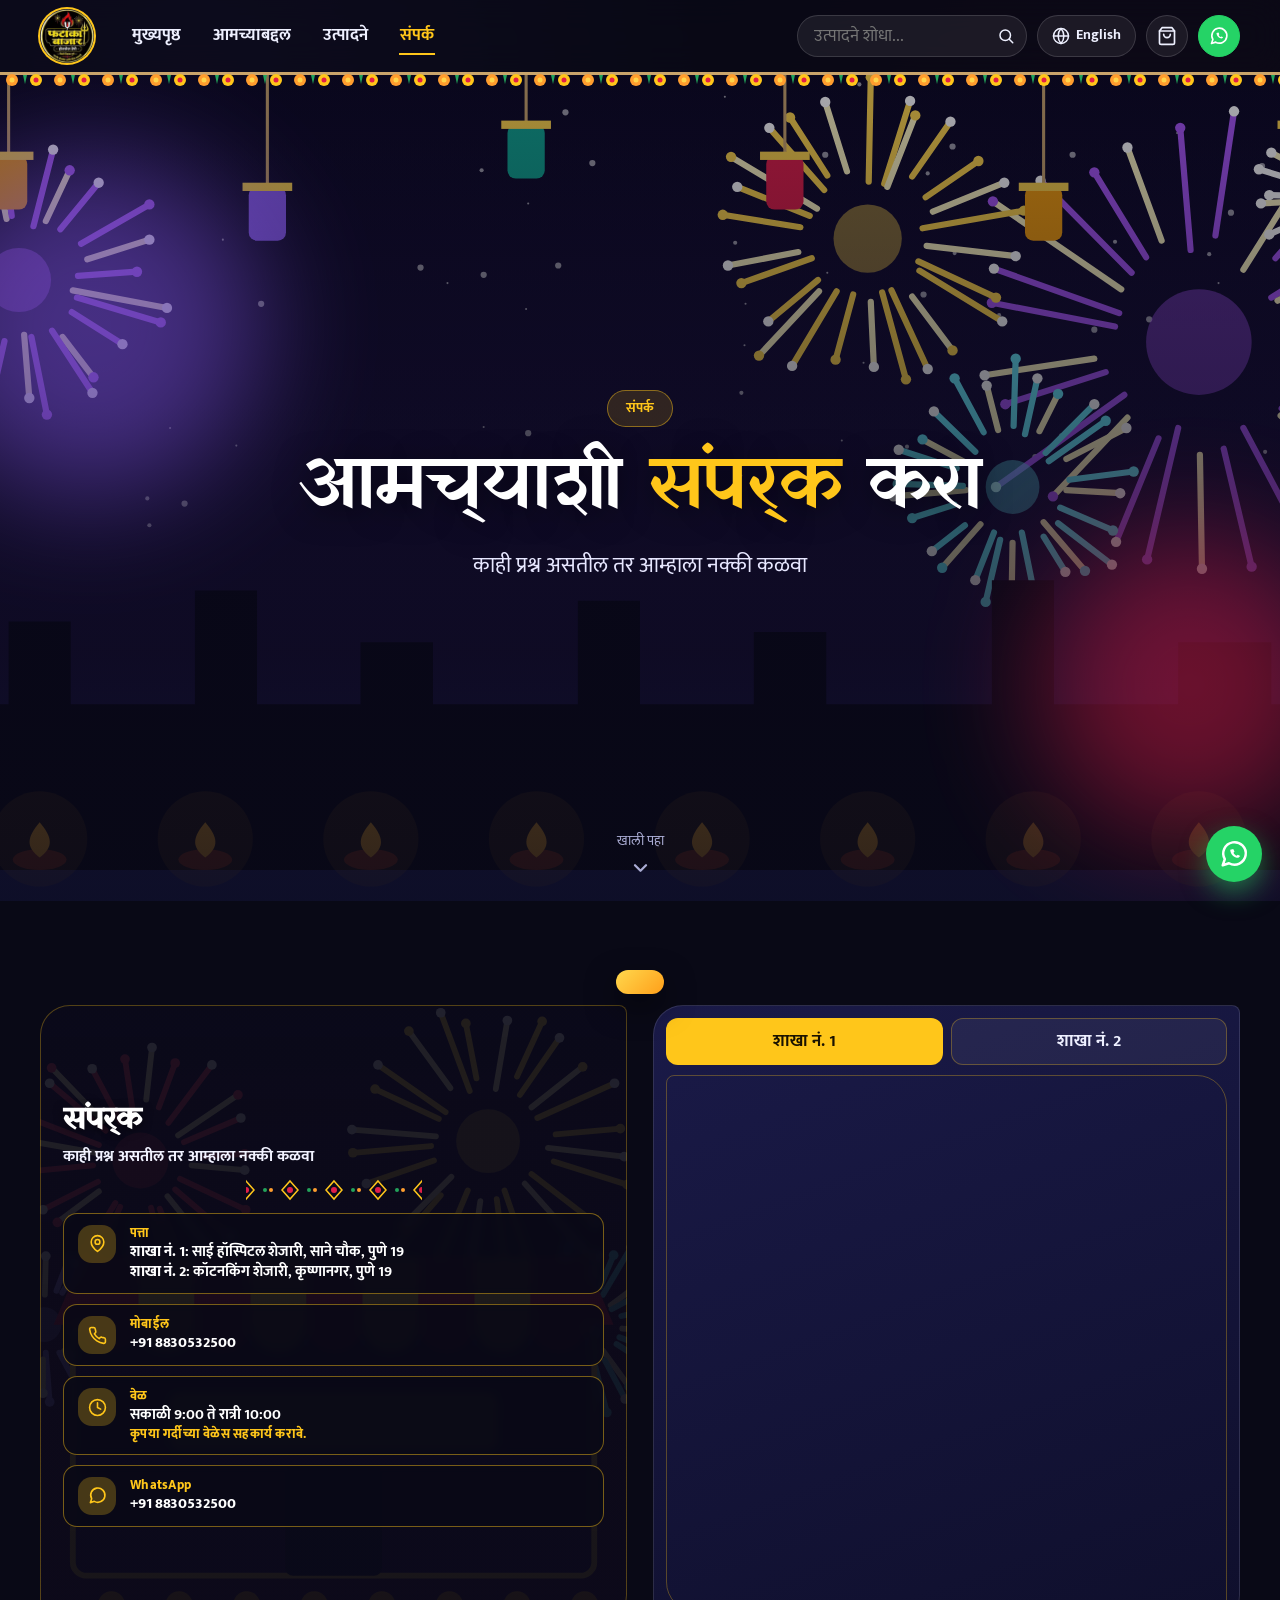
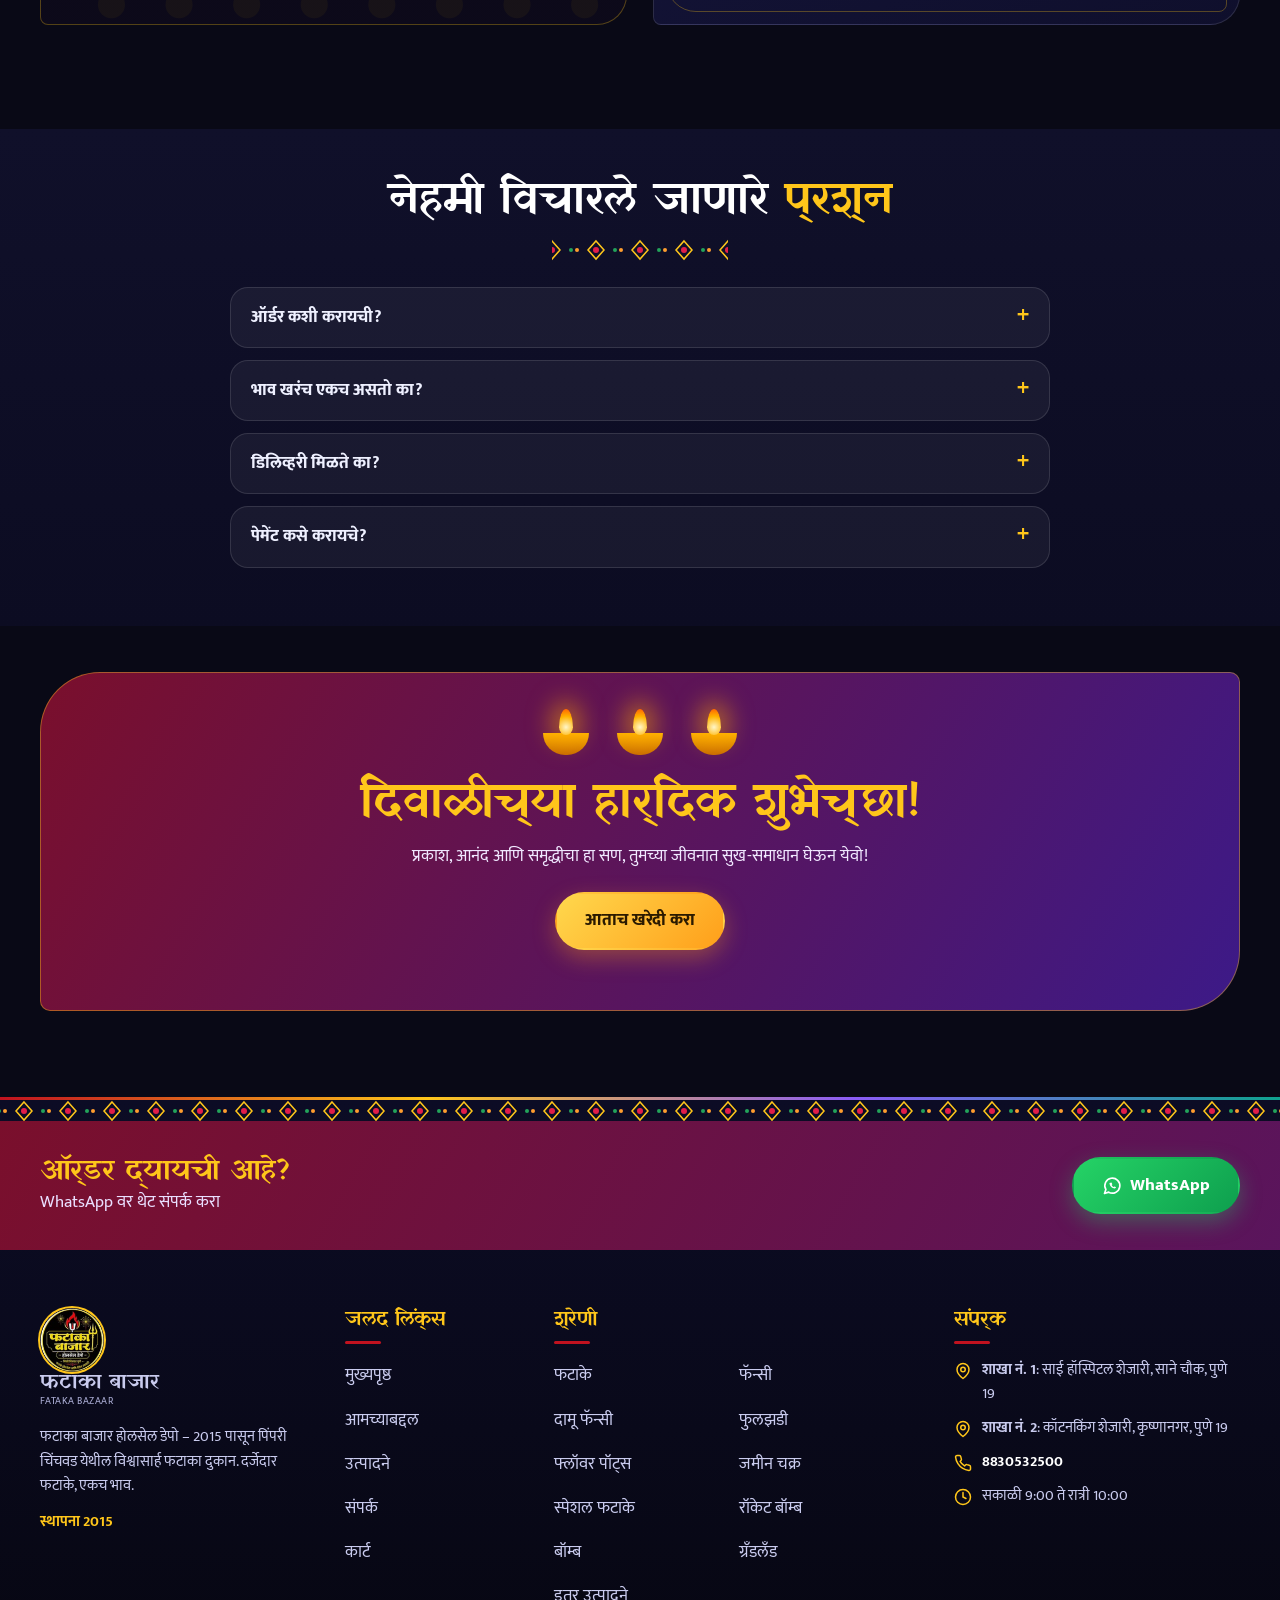
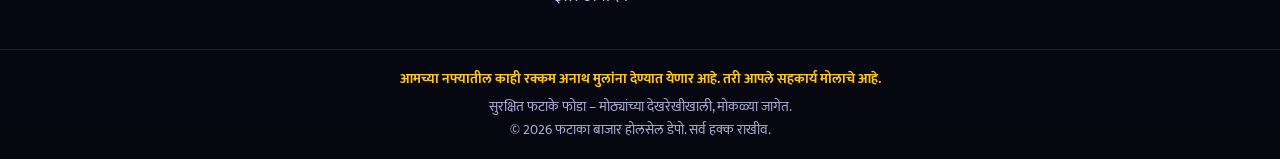
==== commit e038dd3b: "Updated Mobile Responsive" ====
--- a/contact.html
+++ b/contact.html
@@ -25,22 +25,9 @@
   <a class="scroll-cue" href="#start"><span data-i18n="scroll"></span><svg viewBox="0 0 24 24" fill="none" stroke="currentColor" stroke-width="2.5" stroke-linecap="round" stroke-linejoin="round"><path d="m6 9 6 6 6-6"/></svg></a>
 </section>
 <span id="start"></span>
-<section class="section ct-sec ct-sec-form"><div class="container"><div class="ct-row">
+<section class="section ct-sec"><div class="container"><div class="ct-row">
 <div class="ct-side reveal"><div class="sec-title" style="text-align:left;margin-bottom:18px"><h2 data-i18n="ft_contact"></h2><p data-i18n="hero_ct_p"></p></div>
 <div class="ct-info"><div class="info-item"><div class="ic"><svg viewBox="0 0 24 24" fill="none" stroke="currentColor" stroke-width="2" stroke-linecap="round" stroke-linejoin="round"><path d="M20 10c0 6-8 12-8 12S4 16 4 10a8 8 0 0 1 16 0z"/><circle cx="12" cy="10" r="3"/></svg></div><div><small data-i18n="lbl_addr"></small><b data-i18n="br1"></b>: <span data-i18n="b1a"></span><br><b data-i18n="br2"></b>: <span data-i18n="b2a"></span></div></div><div class="info-item"><div class="ic"><svg viewBox="0 0 24 24" fill="none" stroke="currentColor" stroke-width="2" stroke-linecap="round" stroke-linejoin="round"><path d="M22 16.9v3a2 2 0 0 1-2.2 2 19.800 19.800 0 0 1-8.600-3.100 19.500 19.500 0 0 1-6-6A19.800 19.800 0 0 1 2.100 4.200 2 2 0 0 1 4.100 2h3a2 2 0 0 1 2 1.700c.1 1 .4 1.900.7 2.800a2 2 0 0 1-.5 2.100L8.100 9.900a16 16 0 0 0 6 6l1.300-1.300a2 2 0 0 1 2.100-.4c.9.300 1.800.6 2.800.7a2 2 0 0 1 1.700 2z"/></svg></div><div><small data-i18n="lbl_mobile"></small><span id="phones"></span></div></div><div class="info-item"><div class="ic"><svg viewBox="0 0 24 24" fill="none" stroke="currentColor" stroke-width="2" stroke-linecap="round" stroke-linejoin="round"><circle cx="12" cy="12" r="10"/><path d="M12 6v6l4 2"/></svg></div><div><small data-i18n="lbl_time"></small><span id="hoursTxt"></span><br><small data-i18n="ct_note"></small></div></div><div class="info-item"><div class="ic"><svg viewBox="0 0 24 24" fill="none" stroke="currentColor" stroke-width="2" stroke-linecap="round" stroke-linejoin="round"><path d="M3 21l1.65-4.9A9 9 0 1 1 8 19.4z"/></svg></div><div><small data-i18n="lbl_wa"></small><a target="_blank" rel="noopener" href="https://wa.me/918830532500">+91 8830532500</a></div></div></div></div>
-<div class="ct-formwrap reveal"><div class="panel"><h3 data-i18n="form_t"></h3><form id="enqForm" class="ct-form" novalidate>
-      <div class="field"><label data-i18n="f_name"></label><input id="eName" autocomplete="name"><span class="em"></span></div>
-      <div class="field"><label data-i18n="f_mobile"></label><input id="eMobile" type="tel" inputmode="numeric" autocomplete="tel"><span class="em"></span></div>
-      <div class="field"><label data-i18n="f_type"></label><select id="eType"></select></div>
-      <div class="field"><label data-i18n="f_msg"></label><textarea id="eMsg" rows="3"></textarea><span class="em"></span></div>
-      <button class="btn btn-wa" type="submit" style="width:100%" data-i18n="send_enq"></button>
-    </form></div></div>
-</div></div></section>
-<span id="mapStart"></span>
-<section class="section alt ct-sec ct-sec-map"><div class="container"><div class="ct-row">
-<div class="ct-visit reveal"><img src="images/banners/about.svg" alt="" loading="lazy"><div class="ct-visit-in"><h2 data-i18n="branch_t"></h2>
-<div class="vb"><h3 data-i18n="br1"></h3><p data-i18n="b1a"></p><a class="btn btn-outline btn-sm" target="_blank" rel="noopener" href="https://maps.google.com/?q=Sai+Hospital+Sane+Chowk+Pune" data-i18n="view_map"></a></div>
-<div class="vb"><h3 data-i18n="br2"></h3><p data-i18n="b2a"></p><a class="btn btn-outline btn-sm" target="_blank" rel="noopener" href="https://maps.google.com/?q=Cotton+King+Krishnanagar+Pune" data-i18n="view_map"></a></div></div></div>
 <div class="ct-mapwrap reveal"><div class="panel map-panel"><div class="mtabs"><button type="button" class="mtab active" data-i18n="br1"></button><button type="button" class="mtab" data-i18n="br2"></button></div><div class="map"><iframe id="mapFrame" title="map" loading="lazy" referrerpolicy="no-referrer-when-downgrade"></iframe></div></div></div>
 </div></div></section>
 <section class="section alt"><div class="container">
--- a/css/style.css
+++ b/css/style.css
@@ -601,3 +601,95 @@
 @media (min-width:900px){.p-grid.pc{grid-template-columns:repeat(4,1fr);gap:18px}}
 @media (min-width:641px) and (max-width:899px){.p-grid.pc{grid-template-columns:repeat(3,1fr);gap:14px}}
 @media (max-width:640px){.p-grid.pc{grid-template-columns:repeat(2,1fr);gap:12px}}
+
+/* ======== v6: hero logo, steps cards (3 lines), footer taps, cart summary ======== */
+.slide-art::before{display:none}
+.slide-art{width:min(400px,80%)}
+.slide-art img{border:0;border-radius:0;object-fit:contain;box-shadow:none;filter:drop-shadow(0 18px 40px rgba(0,0,0,.55))}
+@media (max-width:640px){.slide-art{width:min(210px,52vw)}}
+
+.steps-grid .step{display:flex;flex-direction:column;align-items:center}
+.steps-grid .step h4{min-height:2.6em;display:flex;align-items:center;justify-content:center;line-height:1.3}
+.steps-grid .step p{display:-webkit-box;-webkit-box-orient:vertical;-webkit-line-clamp:3;line-clamp:3;overflow:hidden;line-height:1.5;min-height:4.5em}
+
+.site-footer,.ft-grid{position:relative;z-index:2}
+.site-footer::before{pointer-events:none}
+.ft-grid a{padding:4px 0;-webkit-tap-highlight-color:rgba(255,198,26,.25)}
+.ft-line a{display:inline;padding:0;text-decoration:none;color:#c9cbee}
+.ft-line a:hover,.ft-grid ul a:hover,.ft-line a:active{color:var(--gold)}
+.ft-line a[href^="tel"]{font-weight:700;color:#fff}
+@media (max-width:640px){.ft-grid ul a{padding:7px 0}.ft-catlist{row-gap:2px}.ft-line a{padding:3px 0;display:inline-block}}
+
+@media (min-width:981px){
+  .cart-layout>div:first-child{grid-column:1;grid-row:1}
+  .cart-promo{grid-column:1;grid-row:2;align-self:stretch}
+  .cart-side{display:block;grid-column:2;grid-row:1/span 2;position:sticky;top:calc(var(--hh) + 16px);align-self:start}
+  #summary{grid-column:auto;grid-row:auto}
+}
+#summary{padding:22px 24px}
+#summary h3{font-size:1.3rem;margin-bottom:12px}
+#summary .sum-row{padding:6px 0;font-size:1rem}
+#summary .sum-row.total{font-size:1.3rem;padding-top:12px;margin-top:6px}
+#summary .hint{margin:12px 0;font-size:.88rem}
+#summary #orderBtn{padding:13px 18px;margin-top:6px}
+@media (max-width:980px){.cart-side{display:block}.cart-promo{display:none}}
+
+/* ======== v7: hero logo in circle, equal 3-line steps, compact card controls, cart summary ======== */
+.slide-art{aspect-ratio:1;border-radius:50%;overflow:hidden;box-shadow:0 20px 50px rgba(0,0,0,.55)}
+.slide-art img{width:100%;height:100%;object-fit:cover;border-radius:50%;border:0;box-shadow:none;filter:none;transform:scale(1.07)}
+.steps-grid .step p{height:4.5em;min-height:4.5em;margin:0;-webkit-line-clamp:3;line-clamp:3}
+#featGrid .p-body,#suggGrid .p-body,.p-grid.pc .p-body{align-content:start;gap:5px 8px;padding:8px 10px 10px}
+#featGrid .p-body h3,#suggGrid .p-body h3,.p-grid.pc .p-body h3{font-size:.92rem;min-height:2.3em}
+#featGrid .p-price,#suggGrid .p-price,.p-grid.pc .p-price{font-size:1rem}
+#featGrid .mini-qty button,#suggGrid .mini-qty button,.p-grid.pc .mini-qty button{width:22px;height:22px;font-size:.9rem;line-height:1}
+#featGrid .mini-qty input,#suggGrid .mini-qty input,.p-grid.pc .mini-qty input{width:24px;height:22px;font-size:.8rem;padding:0}
+#featGrid .btn-sm,#suggGrid .btn-sm,.p-grid.pc .btn-sm{padding:5px 10px;font-size:.82rem;min-height:0;line-height:1.3}
+.site-footer a{position:relative;z-index:5;touch-action:manipulation;cursor:pointer}
+.ft-grid ul a{display:inline-block;min-height:28px}
+@media (max-width:640px){.ft-grid ul a{min-height:36px}}
+
+
+/* ======== v8: hero circle banners, contact info bg + map in place of form ======== */
+.slide-art img{transform:none;object-fit:cover;object-position:center}
+.slide-art{border:3px solid var(--gold)}
+.ct-side{position:relative;overflow:hidden;border-radius:var(--rad);border:1px solid rgba(255,198,26,.3);padding:26px;background:linear-gradient(rgba(9,9,22,.82),rgba(9,9,22,.88)),url(../images/banners/about.svg) center/cover no-repeat}
+.ct-side .ct-info .info-item{background:rgba(255,255,255,.08)}
+@media (min-width:981px){.ct-side{padding:20px 22px}}
+@media (max-width:640px){.ct-side{padding:18px}}
+
+
+/* ======== v9: mobile menu (cross + scrollable search), contact info clarity, responsive ======== */
+@media (max-width:980px){
+  .nav{max-height:0;overflow:hidden}
+  .nav.open{max-height:calc(100vh - var(--hh));max-height:calc(100svh - var(--hh));overflow-y:auto;-webkit-overflow-scrolling:touch;overscroll-behavior:contain}
+  .mobile-search{position:relative;margin:8px 0 4px}
+  .mobile-search .suggest{position:static;top:auto;min-width:0;width:100%;margin-top:8px;max-height:min(46vh,320px);overflow-y:auto;-webkit-overflow-scrolling:touch;box-shadow:none}
+  .mobile-search input{height:46px;font-size:16px}
+  .burger.is-open{background:var(--gold);color:#1a1200;border-color:var(--gold)}
+}
+.ct-side{background:linear-gradient(rgba(9,9,22,.9),rgba(9,9,22,.94)),url(../images/banners/about.svg) center/cover no-repeat}
+.ct-side .sec-title h2{color:#fff;font-weight:800;text-shadow:0 2px 10px rgba(0,0,0,.6)}
+.ct-side .sec-title p{color:#f1f2ff;font-weight:700}
+.ct-side .ct-info .info-item{background:rgba(9,9,22,.82);border:1px solid rgba(255,198,26,.45);color:#fff;font-weight:700;-webkit-backdrop-filter:blur(4px);backdrop-filter:blur(4px)}
+.ct-side .ct-info .info-item b{font-weight:800;color:#fff}
+.ct-side .ct-info .info-item small{color:var(--gold);font-weight:800;font-size:.8rem;letter-spacing:.02em}
+.ct-side .ct-info .info-item a{color:#fff;font-weight:800}
+.ct-side .ct-info .info-item .ic{background:rgba(255,198,26,.25)}
+@media (max-width:980px){.mobile-search input,.mobile-search input:focus{width:100%;max-width:100%}}
+
+
+/* ======== v10: product popup = compact box on tablet/mobile (not full screen) ======== */
+@media (max-width:980px){
+  .modal{padding:20px 16px}
+  #pModal .modal-box{width:min(400px,100%);max-height:min(78vh,560px);max-height:min(78svh,560px);border-radius:26px 8px 26px 8px}
+  #pModal .m-grid{grid-template-columns:1fr}
+  #pModal .m-img{min-height:0;padding:16px 16px 6px}
+  #pModal .m-img svg,#pModal .m-img img{width:auto;max-width:100%;height:clamp(110px,22vh,170px);animation:none}
+  #pModal .m-info{padding:10px 18px 18px;gap:8px}
+  #pModal .m-info h3{font-size:1.25rem;line-height:1.25}
+  #pModal .m-price{font-size:1.45rem}
+  #pModal .m-info p{font-size:.88rem;line-height:1.45;display:-webkit-box;-webkit-box-orient:vertical;-webkit-line-clamp:3;line-clamp:3;overflow:hidden}
+  #pModal .m-row{gap:10px}
+  #pModal .m-row .btn,#pModal .m-info>.btn{padding:11px 14px;font-size:.95rem}
+  #pModal .modal-box .x-btn{top:10px;right:10px}
+}
